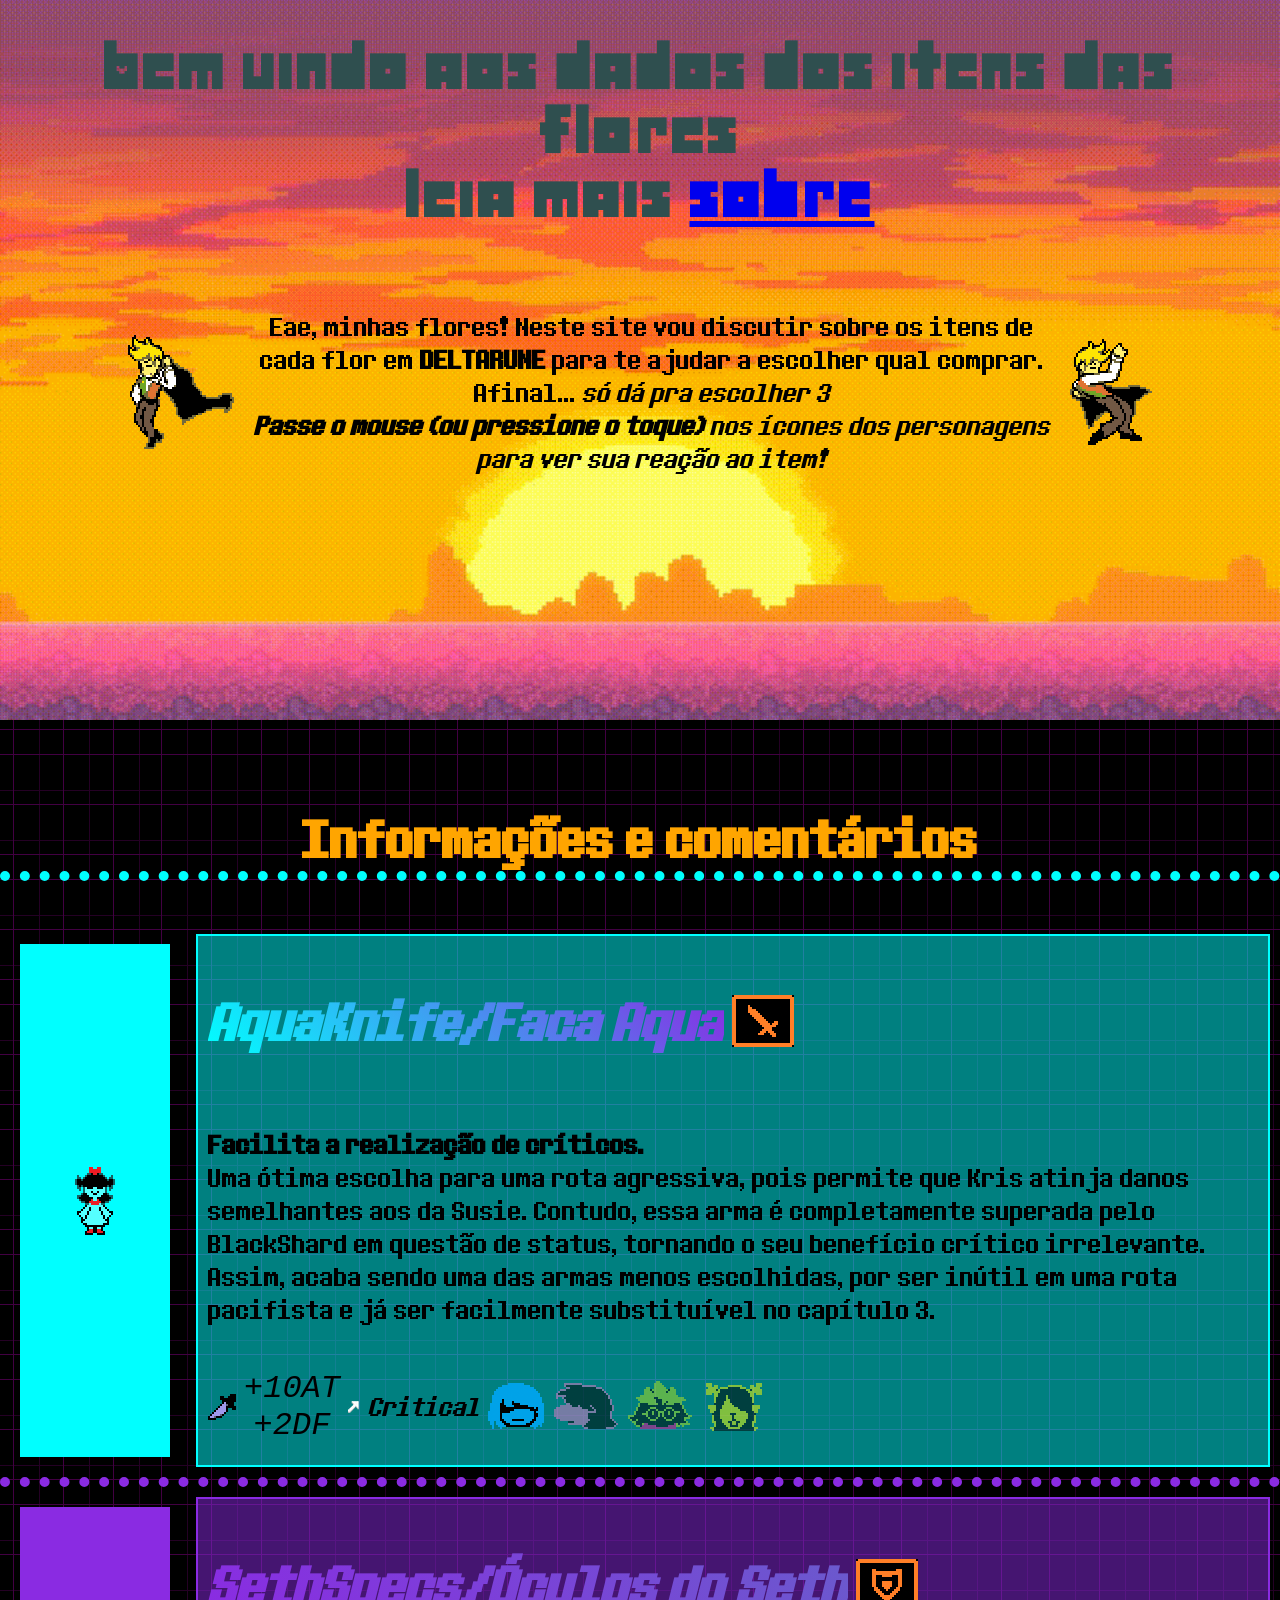
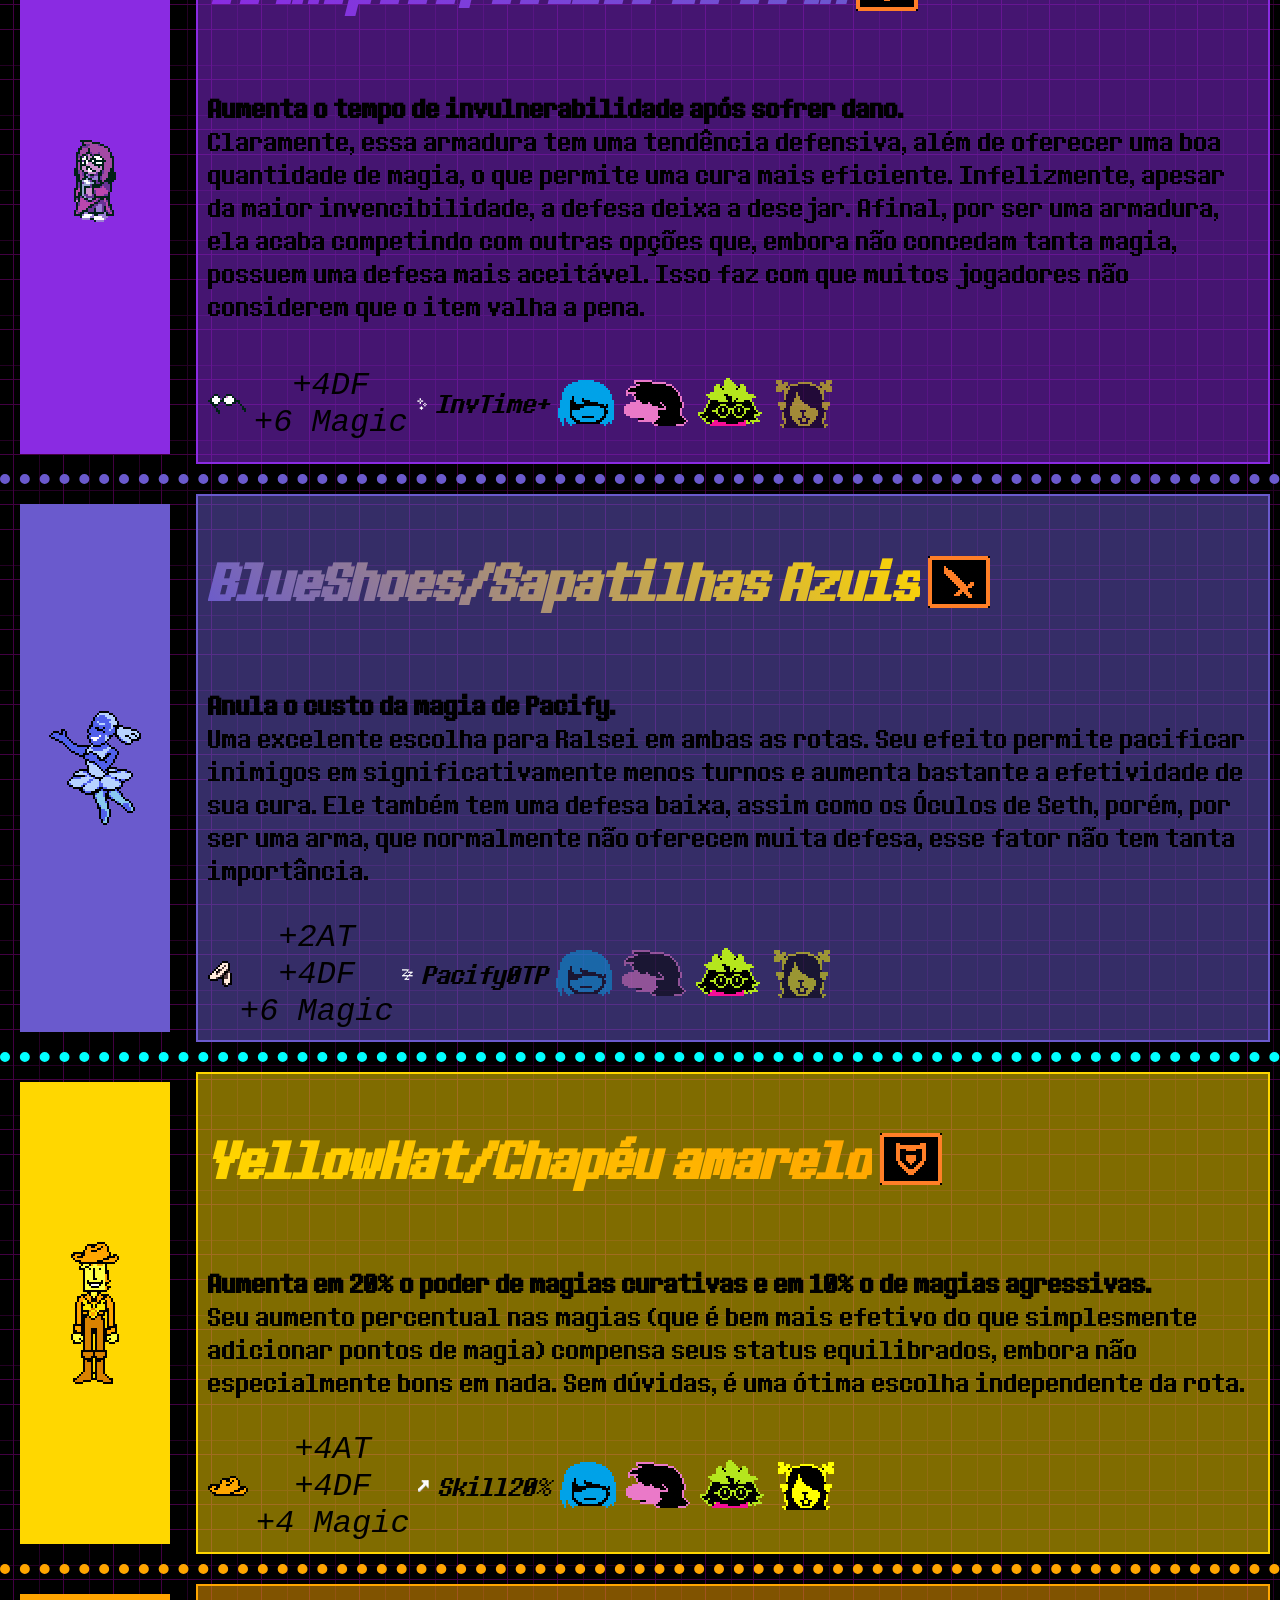
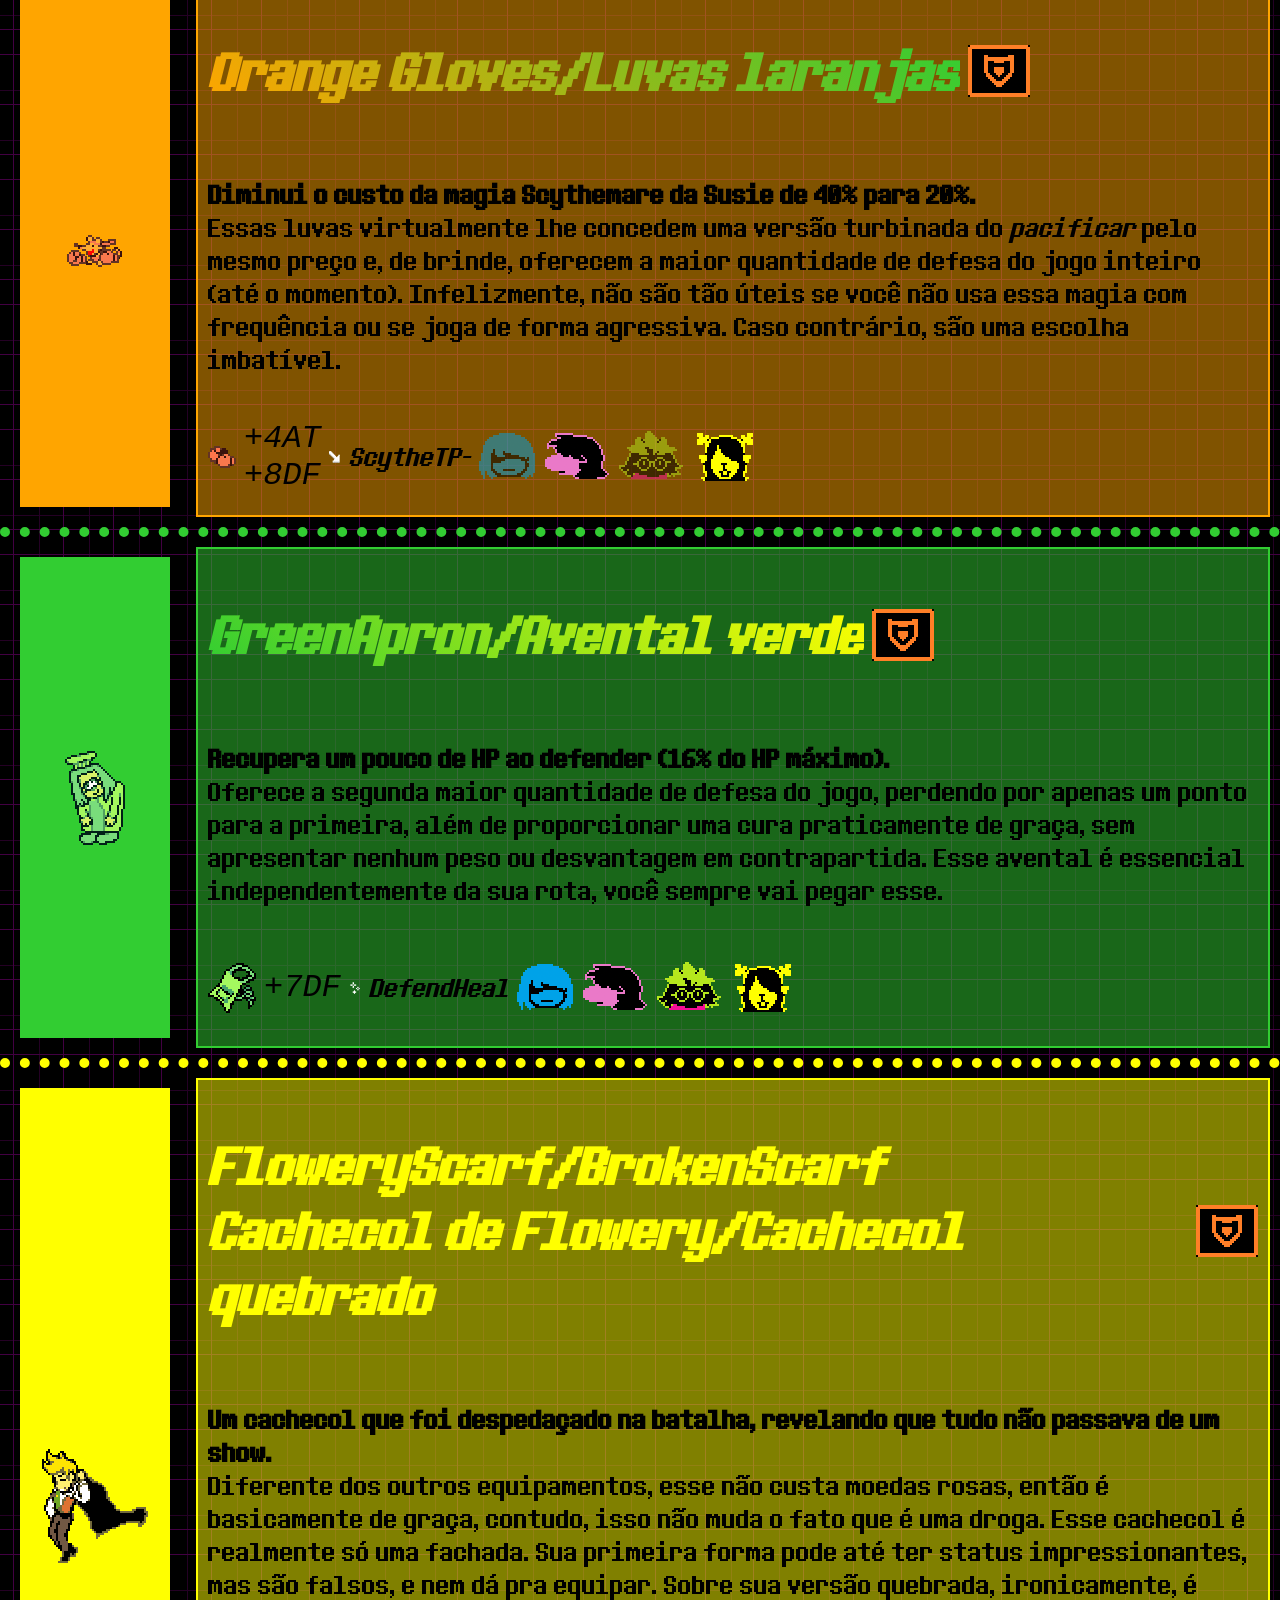
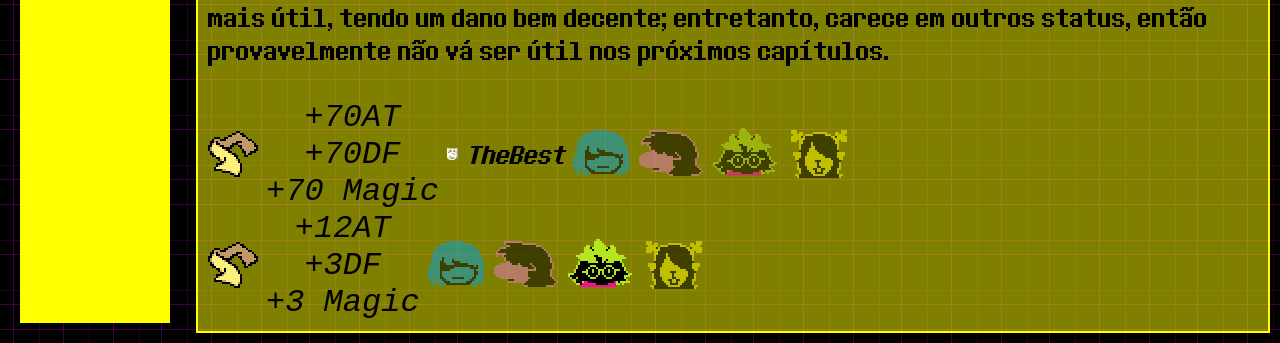
==== index.html @ c73014ff "ultimas mudanças para ficar melhor no mobile" ====
<!DOCTYPE html>
<html>
<head>
<title>Dados dos itens das flores</title>
<link rel="stylesheet" href="styles.css" />
</head>
<body class="pag_principal_fundo">

<div class="foto_sunrise">
    <h1 class="titulo">Bem vindo aos dados dos itens das flores<br>Leia mais <a href="sobre.html" target="_self">sobre</a></h1>

    <div class="texto_alinhado_centro">
        <img src="imagens/Flowery_battle_idle.gif" title="Don't you like serving humans?" alt="flowery battle">
        <p>
            Eae, minhas flores! Neste site vou discutir sobre os itens de cada flor em <b>DELTARUNE</b> para te ajudar a escolher
           qual comprar. Afinal... <i>só dá pra escolher 3</i><br><i><b>Passe o mouse (ou pressione o toque)</b> nos ícones dos personagens para ver sua reação ao item!</i>
        </p>
        <img src="imagens/Flowery_overworld_pose.png" title="Here I come, San Frandisco!" style="transform: scaleX(-1);" alt="flowery battle">
    </div>
</div>

<div class="blocos_flores">
    <h1 class="titulo_simples">Informações e comentários</h1>

    <!-- Bloco da Aqua -->

    <div class="aqua container">
        <div class="aqua box">
            <img class="spr_normal" src="imagens/Aqua_overworld.png" alt="aqua">
            <img class="spr_special" src="imagens/Aqua_battle_idle.gif" alt="aqua dançando">
        </div>

        <div class="aqua item_desc">

            <div class="item">
                <h1 class="aqua item_titulo"><i>AquaKnife/Faca Aqua</i></h1>
                <img src="imagens/FIGHT_icon.png" alt="fight icon">
            </div>

            <p>
                <b>Facilita a realização de críticos.</b><br> Uma ótima escolha para uma rota agressiva,
                pois permite que Kris atinja danos semelhantes aos da Susie. Contudo, essa arma é completamente
                superada pelo BlackShard em questão de status, tornando o seu benefício crítico irrelevante. Assim,
                acaba sendo uma das armas menos escolhidas, por ser inútil em uma rota pacifista e já ser facilmente
                substituível no capítulo 3.
            </p>

            <div class="item">
                <img title="Obrigado por assistir meu sonho!"
                    src="imagens/AquaKnife_item.png" alt="Faca Aqua">
                <p class="stats">
                    <i>+10AT<br>+2DF</i>
                </p>
                <img src="imagens/12px-Up_icon.webp" alt="up icon">
                <p><i>Critical</i></p>
                <img src="imagens/Kris_face_battlemenu.png" alt="kris_face">
                <img src="imagens/Susie_face_battlemenu.png" alt="susie_face" title="Pequeno demais. Kris-zinho" class="nao_pode_equipar">
                <img src="imagens/Ralsei_face_battlemenu.png" alt="ralsei_face" title="Humm, posso acabar me machucando..." class="nao_pode_equipar">
                <img src="imagens/Noelle_face_battlemenu.png" alt="noelle_face" title="Isso é, hum, nostálgico" class="nao_pode_equipar">
            </div>
        </div>
    </div>

    <!--Bloco de seth -->

    <div class="seth container">
        <div class="seth box">
            <img class="spr_normal" src="imagens/Seth_overworld.png" alt="Seth">
            <img class="spr_special" src="imagens/Seth_battle_dance.gif" alt="Seth dançando">
        </div>

        <div class="seth item_desc">
            <div class="item">
                <h1 class="seth item_titulo"><i>SethSpecs/Óculos do Seth</i></h1>
                <img src="imagens/DEFEND_icon.png" alt="defend icon">
            </div>
            <p>
                <b>Aumenta o tempo de invulnerabilidade após sofrer dano.</b><br>
                Claramente, essa armadura tem uma tendência defensiva, além de oferecer
                uma boa quantidade de magia, o que permite uma cura mais eficiente.
                Infelizmente, apesar da maior invencibilidade, a defesa deixa a desejar.
                Afinal, por ser uma armadura, ela acaba competindo com outras opções que,
                embora não concedam tanta magia, possuem uma defesa mais aceitável.
                Isso faz com que muitos jogadores não considerem que o item valha a pena.
            </p>

            <div class="item">
                <img title="Obrigado... por assistir meu sonho."
                    src="imagens/SethSpecs_item.png" alt="Óculos do Seth">
                <p class="stats">
                    <i>+4DF<br>+6 Magic</i>
                </p>
                <img src="imagens/12px-Magic_icon.webp" alt="magic icon">
                <p><i>InvTime+</i></p>
                <img src="imagens/Kris_face_battlemenu.png" alt="kris_face">
                <img src="imagens/Susie_face_battlemenu.png" alt="susie_face" title="Mais fácil do que roubar o do Ralsei">
                <img src="imagens/Ralsei_face_battlemenu.png" alt="ralsei_face" title="Estou pronto para fazer a sua lição de casa!">
                <img src="imagens/Noelle_face_battlemenu.png" alt="noelle_face" title="Isso lembra demais..." class="nao_pode_equipar">
            </div>
        </div>
    </div>

    <!-- Bloco do Blue -->

    <div class="blue container">
        <div class="blue box">
            <img class="spr_normal" src="imagens/Blue_overworld.png" alt="Blue">
            <img class="spr_special" src="imagens/Blue_battle_idle.gif" alt="Blue dançando">
        </div>

        <div class="blue item_desc">
            <div class="item">
                <h1 class="blue item_titulo"><i>BlueShoes/Sapatilhas Azuis</i></h1>
                <img src="imagens/FIGHT_icon.png" alt="fight icon">
            </div>
            <p>
                <b>Anula o custo da magia de Pacify.</b><br> Uma excelente escolha para Ralsei em ambas as rotas.
                Seu efeito permite pacificar inimigos em significativamente menos turnos e aumenta bastante a
                efetividade de sua cura. Ele também tem uma defesa baixa, assim como os Óculos de Seth, porém,
                por ser uma arma, que normalmente não oferecem muita defesa, esse fator não tem tanta importância.
            </p>

            <div class="item">
                <img title="Obrigado por assistir nosso sonho."
                    src="imagens/BlueShoes_item.png" alt="Sapatilhas Azuis">
                <p class="stats">
                    <i>+2AT<br>+4DF<br>+6 Magic</i>
                </p>
                <img src="imagens/12px-Sleep_icon.webp" alt="sleep icon">
                <p><i>Pacify0TP</i></p>
                <img src="imagens/Kris_face_battlemenu.png" alt="kris_face" class="nao_pode_equipar">
                <img src="imagens/Susie_face_battlemenu.png" alt="susie_face" title="De jeito nenhum, eu ia cair com eles" class="nao_pode_equipar">
                <img src="imagens/Ralsei_face_battlemenu.png" alt="ralsei_face" title="Me ajuda a dar o passo para atacar!">
                <img src="imagens/Noelle_face_battlemenu.png" alt="noelle_face" title="(Você SABE que eu não posso usar sapatos normais...)" class="nao_pode_equipar">
            </div>
        </div>
    </div>

    <!-- Bloco do yellow -->

    <div class="yellow container">
        <div class="yellow box">
            <img class="spr_normal" src="imagens/Yellow_overworld.png" alt="yellow">
            <img class="spr_special" src="imagens/Yellow_battle_idle.gif" alt="yellow dançando">
        </div>

        <div class="yellow item_desc">
            <div class="item">
                <h1 class="yellow item_titulo"><i>YellowHat/Chapéu amarelo</i></h1>
                <img src="imagens/DEFEND_icon.png" alt="defend icon">
            </div>

            <p>
                <b>Aumenta em 20% o poder de magias curativas e em 10% o de magias agressivas.</b><br>
                Seu aumento percentual nas magias (que é bem mais efetivo do que simplesmente adicionar pontos de magia)
                compensa seus status equilibrados, embora não especialmente bons em nada. Sem dúvidas, é uma ótima escolha
                independente da rota.
            </p>

            <div class="item">
                <img title="Obrigado por assisti meu sonho, sô."
                    src="imagens/YellowHat_item.png" alt="Chapéu amarelo">
                <p class="stats">
                    <i>+4AT<br>+4DF<br>+4 Magic</i>
                </p>
                <img src="imagens/12px-Up_icon.webp" alt="up icon">
                <p><i>Skill20%</i></p>
                <img src="imagens/Kris_face_battlemenu.png" alt="kris_face">
                <img src="imagens/Susie_face_battlemenu.png" alt="susie_face" title="Entre no Modo Cavalo, Ralsei">
                <img src="imagens/Ralsei_face_battlemenu.png" alt="ralsei_face" title="A Susie pode ser o cavalo?">
                <img src="imagens/Noelle_face_battlemenu.png" alt="noelle_face" title="(Pelo menos não sou o cavalo)">
            </div>
        </div>
    </div>

    <!-- Bloco da orange -->

    <div class="orange container">
        <div class="orange box">
            <img class="spr_normal" src="imagens/Orange_battle_idle.gif" alt="orange">
            <img class="spr_special" src="imagens/Orange_overworld_stick_tongue_out.gif" alt="orange dançando">
        </div>

        <div class="orange item_desc">
            <div class="item">
                <h1 class="orange item_titulo"><i>Orange Gloves/Luvas laranjas</i></h1>
                <img src="imagens/DEFEND_icon.png" alt="defend icon">
            </div>

            <p>
                <b>Diminui o custo da magia Scythemare da Susie de 40% para 20%.</b><br> Essas luvas virtualmente lhe
                concedem uma versão turbinada do <i>pacificar</i> pelo mesmo preço e, de brinde, oferecem a maior
                quantidade de defesa do jogo inteiro (até o momento). Infelizmente, não são tão úteis se você não usa
                essa magia com frequência ou se joga de forma agressiva. Caso contrário, são uma escolha imbatível.
            </p>

            <div class="item">

                <img title="O... Obrigado por assistir meu sonho."
                    src="imagens/O.Glove_item.png" alt="Luvas laranjas">
                <p class="stats">
                    <i>+4AT<br>+8DF</i>
                </p>
                <img src="imagens/12px-Down_icon.webp" alt="down icon">
                <p><i>ScytheTP-</i></p>
                <img src="imagens/Kris_face_battlemenu.png" alt="kris_face" class="nao_pode_equipar">
                <img src="imagens/Susie_face_battlemenu.png" alt="susie_face" title="Me ajuda a segurar o machado">
                <img src="imagens/Ralsei_face_battlemenu.png" alt="ralsei_face" title="Hum... Preciso de treinamento antes" class="nao_pode_equipar">
                <img src="imagens/Noelle_face_battlemenu.png" alt="noelle_face" title="Estou acostumada com luvas. Quer dizer, hum, luvas de forno">
            </div>
        </div>
    </div>

    <!-- Bloco de green -->

    <div class="green container">
        <div class="green box">
            <img class="spr_normal" src="imagens/Green_overworld.png" alt="green">
            <img class="spr_special" src="imagens/Green_overworld_wave.gif" alt="green dançando">
        </div>

        <div class="green item_desc">
            <div class="item">
                <h1 class="green item_titulo"><i>GreenApron/Avental verde</i></h1>
                <img src="imagens/DEFEND_icon.png" alt="defend icon">
            </div>

            <p>
                <b>Recupera um pouco de HP ao defender (16% do HP máximo).</b><br>Oferece a segunda maior quantidade
                de defesa do jogo, perdendo por apenas um ponto para a primeira, além de proporcionar uma cura
                praticamente de graça, sem apresentar nenhum peso ou desvantagem em contrapartida. Esse avental é
                essencial independentemente da sua rota, você sempre vai pegar esse.
            </p>

            <div class="item">

                <img title="(Obrigado por assistir o sonho delu)"
                    src="imagens/GreenApron_item.png" alt="Avental verde">
                <p class="stats">
                    <i>+7DF</i>
                </p>
                <img src="imagens/12px-Magic_icon.webp" alt="magic icon">
                <p><i>DefendHeal</i></p>
                <img src="imagens/Kris_face_battlemenu.png" alt="kris_face">
                <img src="imagens/Susie_face_battlemenu.png" alt="susie_face" title="Beeeleza, de volta a cozinhar fogo">
                <img src="imagens/Ralsei_face_battlemenu.png" alt="ralsei_face" title="Alguém quer uns petiscos de cavalo?">
                <img src="imagens/Noelle_face_battlemenu.png" alt="noelle_face" title="Kris, você pode, hum, amarrar as costas para mim...?">
            </div>
        </div>
    </div>

    <!-- Bloco de flowery -->

    <div class="flowery container">
        <div class="flowery box">
            <img class="spr_normal" src="imagens/Flowery_battle_idle.gif" alt="flowery">
            <img class="spr_special" src="imagens/Flowery_overworld_wounded.png" alt="flowery morrendo">
        </div>

        <div class="flowery item_desc">
            <div class="item">
                <h1 class="flowery item_titulo"><i>FloweryScarf/BrokenScarf<br>Cachecol de Flowery/Cachecol quebrado</i></h1>
                <img src="imagens/DEFEND_icon.png" alt="defend icon">
            </div>

            <p>
                <b>Um cachecol que foi despedaçado na batalha, revelando que tudo não passava de um show.</b><br>
                Diferente dos outros equipamentos, esse não custa moedas rosas, então é basicamente de graça, contudo,
                isso não muda o fato que é uma droga.
                Esse cachecol é realmente só uma fachada. Sua primeira forma pode até ter status impressionantes,
                mas são falsos, e nem dá pra equipar. Sobre sua versão quebrada, ironicamente, é mais útil,
                tendo um dano bem decente; entretanto, carece em outros status, então provavelmente não vá ser útil
                nos próximos capítulos.<br>
            </p>

            <div class="item">

                <img title="Obviamente você precisa... não é, Raly?"
                    src="imagens/FloweryScarf_item.png" alt="Cachecol do Flowery">
                <p class="stats">
                    <i>+70AT</i><br>
                    <i>+70DF</i><br>
                    <i>+70 Magic</i>
                </p>

                <img src="imagens/12px-Flowery_icon.webp" alt="flowery icon">
                <p><i>TheBest</i></p>

                <img src="imagens/Kris_face_battlemenu.png" alt="kris_face" class="nao_pode_equipar">
                <img src="imagens/Susie_face_battlemenu.png" alt="susie_face" title="Nah, isso é para o Ralsei" class="nao_pode_equipar">
                <img src="imagens/Ralsei_face_battlemenu.png" alt="ralsei_face" title="Eu, hã... não, não serve!" class="nao_pode_equipar">
                <img src="imagens/Noelle_face_battlemenu.png" alt="noelle_face" title="Quem diabos é Flowery?" class="nao_pode_equipar">
            </div>
            <div class="item">
                <img title="Talvez em outra vida, nós pudessemos ter... sido amigos..."
                    src="imagens/FloweryScarf_item.png" alt="Cachecol do Flowery">
                <p class="stats">
                    <i>+12AT</i><br>
                    <i>+3DF</i><br>
                    <i>+3 Magic</i>
                </p>
                <img src="imagens/Kris_face_battlemenu.png" alt="kris_face" class="nao_pode_equipar">
                <img src="imagens/Susie_face_battlemenu.png" alt="susie_face" title="..." class="nao_pode_equipar">
                <img src="imagens/Ralsei_face_battlemenu.png" alt="ralsei_face" title="... eu uso.">
                <img src="imagens/Noelle_face_battlemenu.png" alt="noelle_face" title="Quem CARALHOS é Flowery?" class="nao_pode_equipar">
            </div>
        </div>
</div>

</div>

</body>
</html>
---- styles.css ----
@font-face {
    font-family: determination;
    src: url(fontes/DeterminationSansWebRegular-369X.ttf);
}

@font-face {
    font-family: deltarune_logo;
    src: url(fontes/deltarune.ttf);
}

body{
    font-family: determination;
    margin: 0;
    font-size: 2em;
}

body.pag_principal_fundo {
  background-image:
    url('imagens/sunrise-deltarune.960x540.gif'),
    url('imagens/deltarune_background.gif');

  background-repeat: no-repeat, repeat;
  background-position: top center, top left;
  background-size: 100% auto, auto;
}

body.pag_sobre_fundo {
  background-image: url('imagens/sunrise-deltarune.960x540.gif');
  background-repeat: repeat-y;/* repete só na vertical */
  background-position: top center;
  background-size: 100% auto;/* usa 100% da largura da pagina, altura proporcional */
}

.foto_sunrise{
    min-height: 56.25vw;
}

.titulo{
    font-family: deltarune_logo;
    color: darkslategray;
    text-align:center;
}

.links_logo{
    font-family: deltarune_logo;
}

.texto_alinhado_centro {
  display: flex;
  align-items: center; /* centraliza os itens dentro da caixa */
  gap: 8px;/*espaçamento entre elementos*/
  margin: 0 auto;/* centraliza a caixa na página */
  max-width: 80%;/* limita a largura pra não esticar demais */
  text-align:center;
}

.blocos_flores{
    width: 100%;
}

.titulo_simples{
    font-family: determination;
    color: orange;
    text-align:center;
    border-bottom: 10px dotted aqua; /*Cria bolinhas bonitas*/
}

.container {
    display: flex;
    gap: 16px;
    padding: 10px; /*Faz as bolinhas não ficarem coladas na no container*/
}

.box {
    margin: 10px;
    width: 150px;
    background-color: blueviolet;
    display: flex;
    justify-content: center;
    align-items: center;
    flex-shrink: 0;
    position: relative;
}

.box img {
    max-width: 100%;
    max-height: 100%;
    position: absolute; /* uma em cima da outra */
}

.item_desc {
    border: 2px solid blueviolet;
    padding: 10px;
    background-color: rgba(138, 43, 226, 0.5); /*RED GREEN BLUE OPACIDADE*/
}

.item_titulo{
    background: linear-gradient(45deg,blueviolet,slateblue);
    background-clip: text;
    -webkit-background-clip: text; /* Recorta o fundo no formato das letras */
    -webkit-text-fill-color: transparent; /* Faz a cor padrão do texto sumir */
    color: transparent;
}

.item {
    display: flex;
    align-items: center;/* centraliza verticalmente a img e o texto */
    gap: 8px;/* espaço entre a imagem e o texto */
}

.stats {
    font-family: courier;
    text-align: center;
    margin: 0; /* tira a margem padrão do <p> */
}

/*Normalmente o spr_especial não aparece*/
.box .spr_special {
    display: none;/* mantém a proporção */
}

/* Normalmente o spr_normal aparece, mas se sobre o mouse ele desaparece */
.box:hover .spr_normal {
    display: none;
}

/*Quando está sobre o mouse o spr_especial aparece*/
.box:hover .spr_special {
    display: block;
}

.nao_pode_equipar {
    opacity: 0.5;
}

/*Variações para cada personagem*/

/*Aqua*/
.container[class^="aqua"]{
    border-bottom: 10px dotted blueviolet;
}

.box[class^="aqua"]{
    background-color: aqua;
}

.item_titulo[class^="aqua"]{
    background: linear-gradient(45deg, aqua, blueviolet);
    background-clip: text;
    -webkit-background-clip: text;
    -webkit-text-fill-color: transparent;
    color: transparent;
}

.item_desc[class^="aqua"] {
    border: 2px solid aqua;
    background-color: rgba(0, 255, 255, 0.5); /*RED GREEN BLUE OPACIDADE*/
}

/*Seth*/
.container[class^="seth"]{
    border-bottom: 10px dotted slateblue;
}

.box[class^="seth"]{
    background-color: blueviolet;
}

.item_titulo[class^="seth"]{
    background: linear-gradient(45deg, blueviolet, slateblue);
    background-clip: text;
    -webkit-background-clip: text;
    -webkit-text-fill-color: transparent;
    color: transparent;
}

.item_desc[class^="seth"] {
    border: 2px solid blueviolet;
    background-color: rgba(138, 43, 226, 0.5); /*RED GREEN BLUE OPACIDADE*/
}

/*Blue*/
.container[class^="blue"]{
    border-bottom: 10px dotted aqua;
}

.box[class^="blue"]{
    background-color: slateblue;
}

.item_titulo[class^="blue"]{
    background: linear-gradient(45deg, slateblue, gold);
    background-clip: text;
    -webkit-background-clip: text;
    -webkit-text-fill-color: transparent;
    color: transparent;
}

.item_desc[class^="blue"] {
    border: 2px solid slateblue;
    background-color: rgba(106, 90, 205, 0.5); /*RED GREEN BLUE OPACIDADE*/
}

/*Yellow*/
.container[class^="yellow"]{
    border-bottom: 10px dotted orange;
}

.box[class^="yellow"]{
    background-color: gold;
}

.item_titulo[class^="yellow"]{
    background: linear-gradient(45deg, gold, orange);
    background-clip: text;
    -webkit-background-clip: text;
    -webkit-text-fill-color: transparent;
    color: transparent;
}

.item_desc[class^="yellow"] {
    border: 2px solid gold;
    background-color: rgba(255, 215, 0, 0.5); /*RED GREEN BLUE OPACIDADE*/
}

/*Orange*/
.container[class^="orange"]{
    border-bottom: 10px dotted limegreen;
}

.box[class^="orange"]{
    background-color: orange;
}

.item_titulo[class^="orange"]{
    background: linear-gradient(45deg, orange, limegreen);
    background-clip: text;
    -webkit-background-clip: text;
    -webkit-text-fill-color: transparent;
    color: transparent;
}

.item_desc[class^="orange"] {
    border: 2px solid orange;
    background-color: rgba(255, 165, 0, 0.5); /*RED GREEN BLUE OPACIDADE*/
}

/*Green*/
.container[class^="green"]{
    border-bottom: 10px dotted yellow;
}

.box[class^="green"]{
    background-color: limegreen;
}

.item_titulo[class^="green"]{
    background: linear-gradient(45deg, limegreen, yellow);
    background-clip: text;
    -webkit-background-clip: text;
    -webkit-text-fill-color: transparent;
    color: transparent;
}

.item_desc[class^="green"] {
    border: 2px solid limegreen;
    background-color: rgba(50, 205, 50, 0.5); /*RED GREEN BLUE OPACIDADE*/
}

/*Flowery*/

.box[class^="flowery"]{
    background-color: yellow;
}

.item_titulo[class^="flowery"]{
    background: linear-gradient(45deg, yellow, yellow);
    background-clip: text;
    -webkit-background-clip: text;
    -webkit-text-fill-color: transparent;
    color: transparent;
}

.item_desc[class^="flowery"] {
    border: 2px solid yellow;
    background-color: rgba(255, 255, 0, 0.5); /*RED GREEN BLUE OPACIDADE*/
}


/*Votação*/
/*Oi professor eu sei que vc tá lendo isso, então eu quero confessar que eu odiei fazer essa merda de votação. no cmc foi simples né? só usar os forms e tá de boa mas ai eu pensei "ai isso é um trabalho né? não faz mal eu deixar um pouco mais bonito" e dessa forma eu gastei 3 horas da minha vida só nisso. TODA HORA eu via um efeito novo que eu queria implementar, mudava os parametros toda hora, ai as classes nãoq ueriam funcionar por algum motivo e eu to escrevendo isso na raicva pq DEU CERTO FINALEMETENAFNJBXVBNMJasckjhbadfkjhb. Enfim, não vou mais mexer nisso :)*/

.votacao {
  max-width: 800px;
  margin: 40px auto;
  padding: 24px;
  text-align: center;
  font-family: determination;
}

.votacao_pergunta {
  font-size: 1.3em;
  margin-bottom: 20px;
}

.votacao_opcoes {
  display: flex;
  flex-wrap: wrap;
  justify-content: center;
  gap: 12px;
  margin-bottom: 20px;
}

.opcao {
  display: flex;
  align-items: center;
  gap: 6px;
  padding: 10px 16px;
  border: 2px solid black;
  border-radius: 8px;
  color: white;
  cursor: pointer;
  user-select: none;
  transition: transform 0.15s;
}

.opcao:hover {
  transform: scale(1.05);
}

.opcao input {
  cursor: pointer;
}

.opcao:has(input:checked) {
  outline: 3px solid yellow;
  transform: scale(1.05);
}

.votacao_texto {
  width: 100%;
  min-height: 100px;
  padding: 10px;
  box-sizing: border-box; /*faz com que o padding e a border de um elemento sejam incluídos dentro da largura e da altura que você definiu, em vez de aumentarem o tamanho final da caixa*/
  border: 2px solid black;
  border-radius: 8px;

  font-family: determination; /*Precisa readicionar a fonte para aparecer*/
  font-size: 1em; /*Fica feito no tamanho natural*/

  resize: vertical; /*Evita que o usuario mude o tamanho horizontal*/
  margin-bottom: 16px;
}

.votacao_botoes {
  display: flex;
  justify-content: center;
  gap: 16px;
}

.votacao_botoes button {
  padding: 10px 24px; /* vertical | horizontal */
  border: 2px solid black;
  border-radius: 8px;
  font-family: determination;
  font-size: 1em;
  transition: transform 0.15s;
}

.votacao_botoes button:hover {
  transform: scale(1.05);
}

.botao_reset {
  background: gray;
  color: white;
}

.botao_enviar {
  background: linear-gradient(45deg, red, yellow);
  color: white;
}
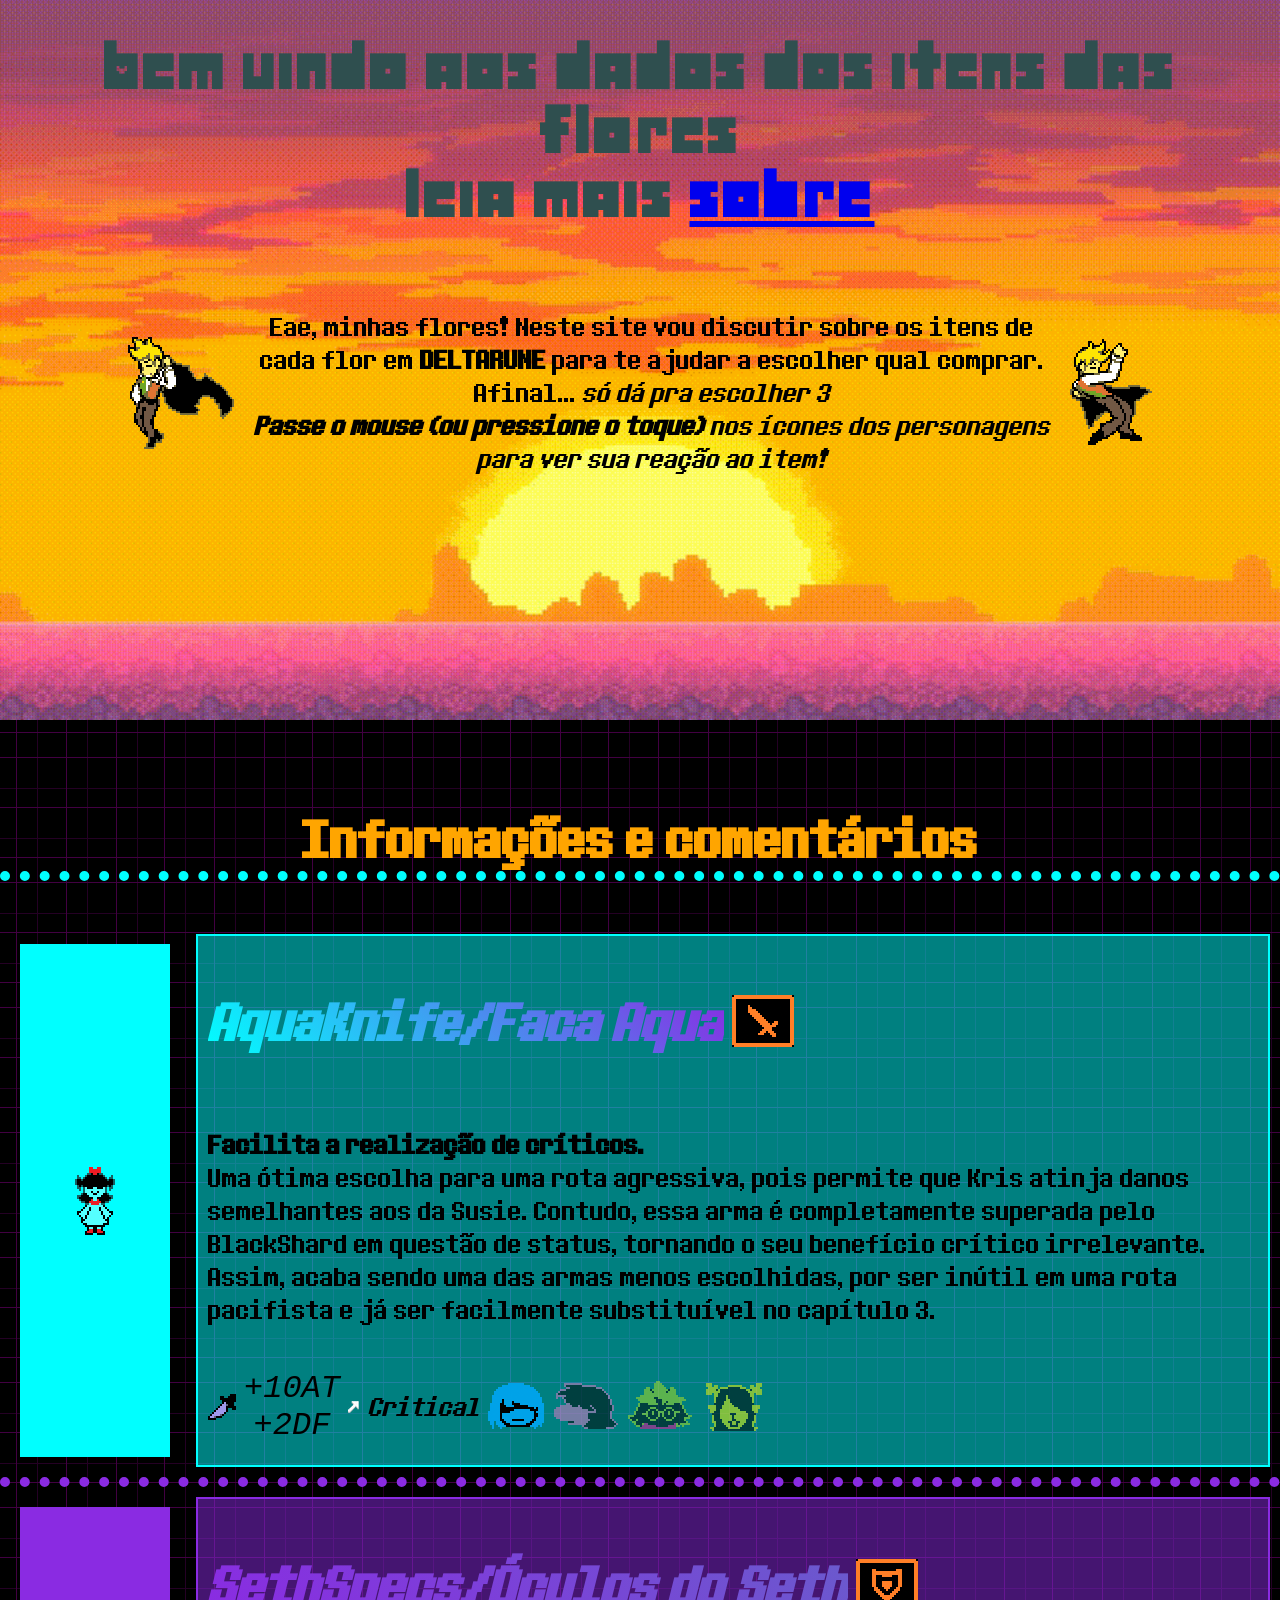
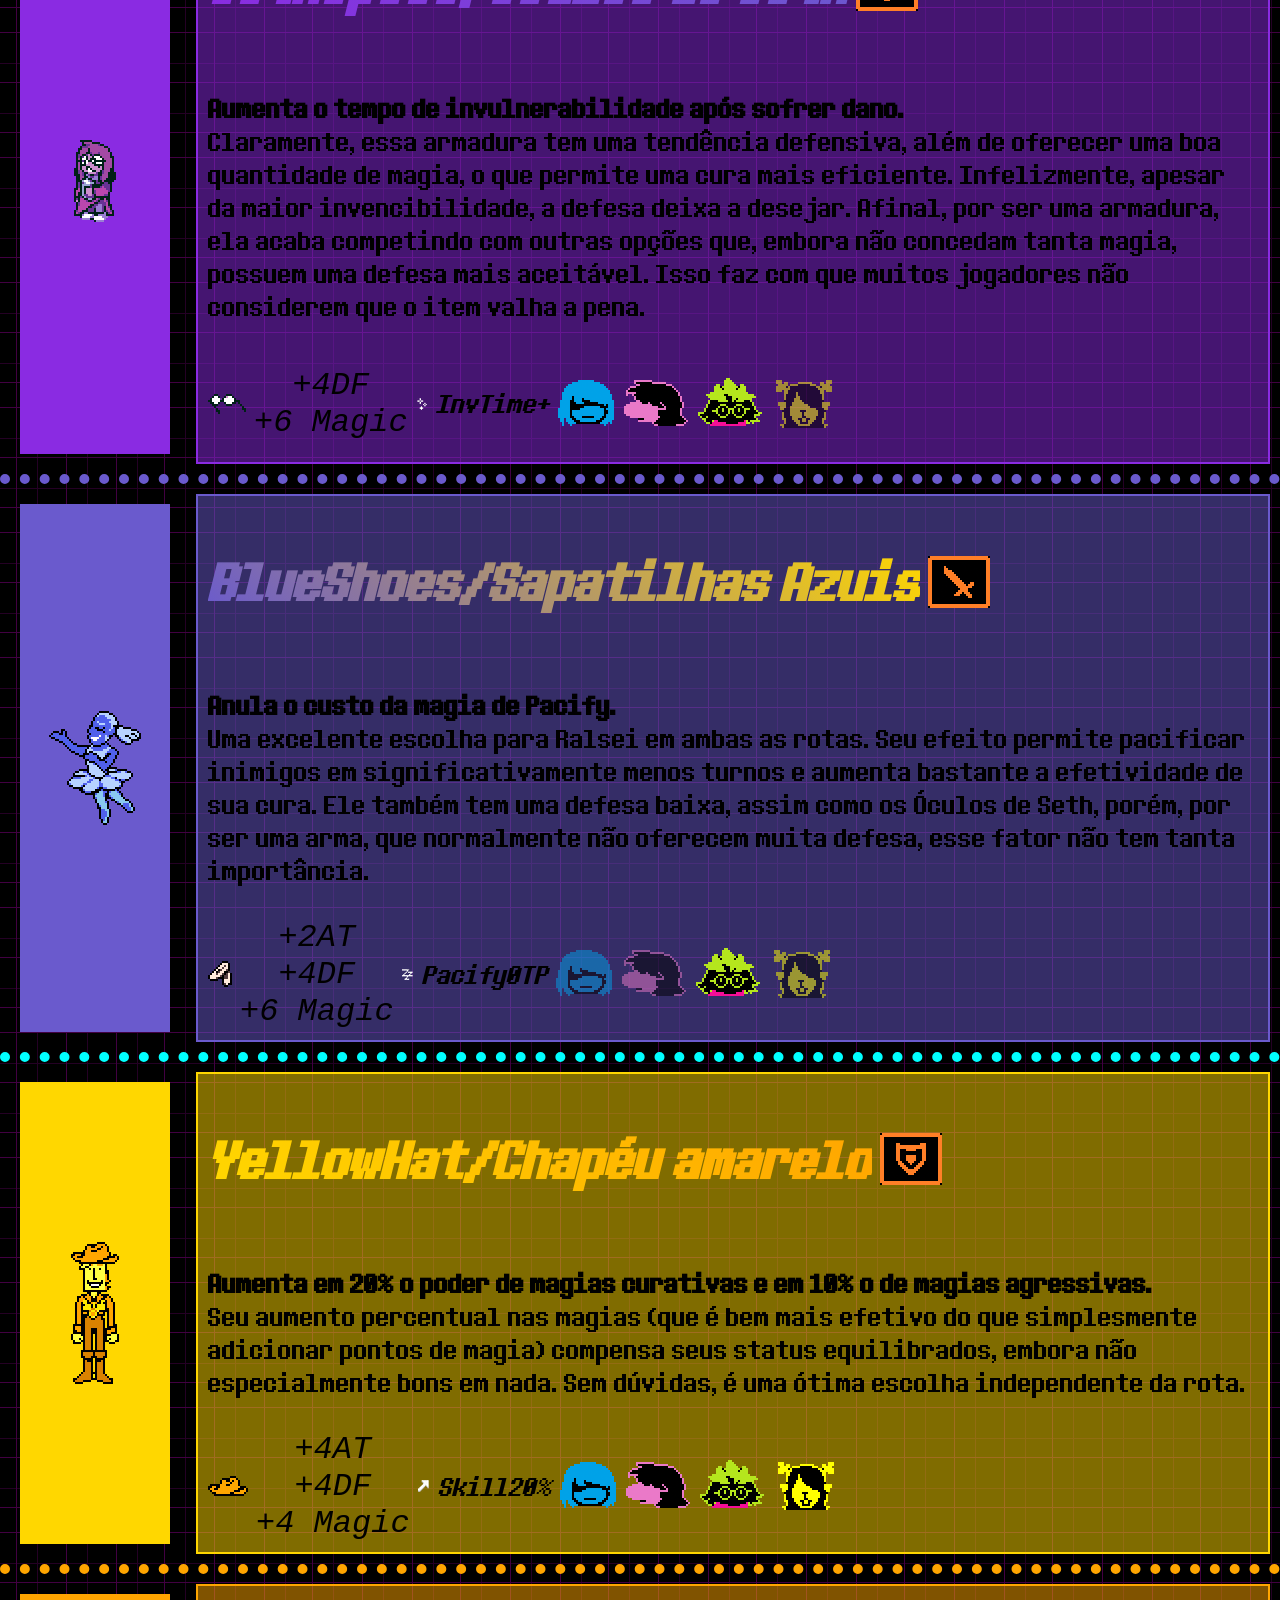
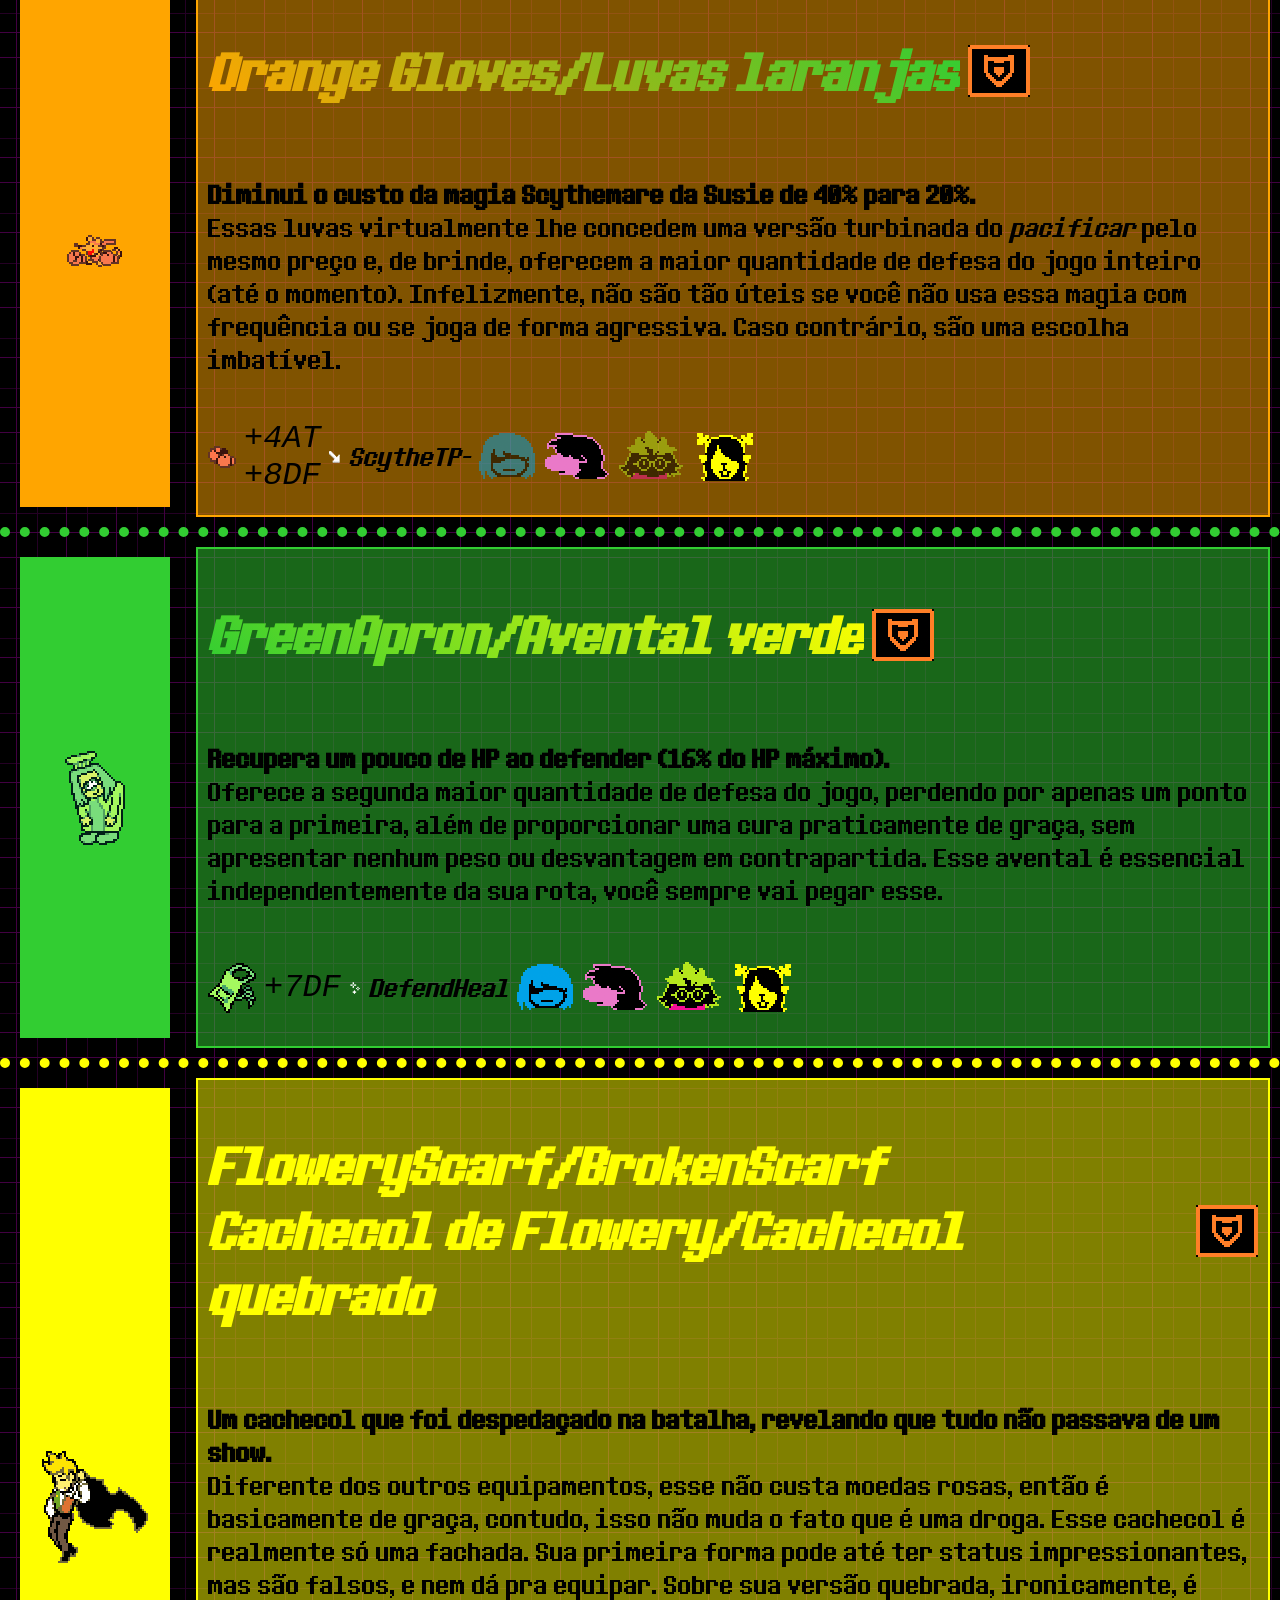
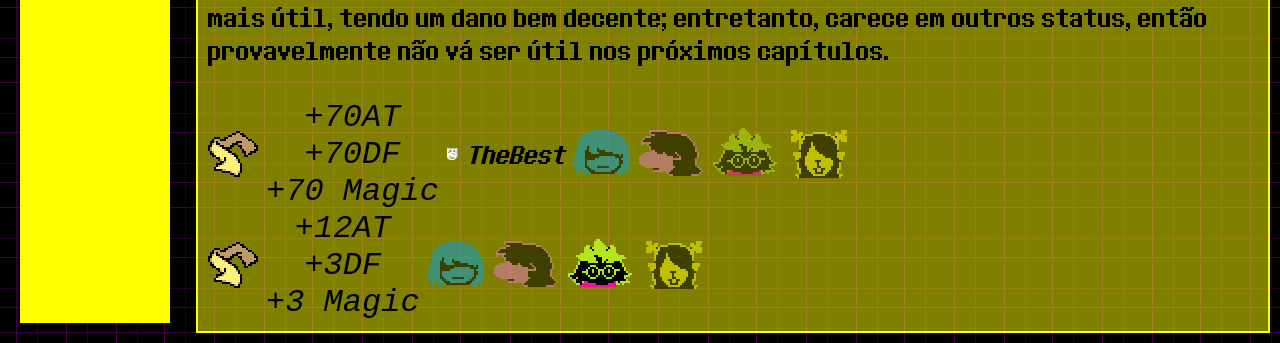
==== commit 90ab1411: "ultimos detalhes" ====
--- a/index.html
+++ b/index.html
@@ -1,7 +1,7 @@
 <!DOCTYPE html>
 <html>
 <head>
-<title>Dados dos itens das flores</title>
+
 <link rel="stylesheet" href="styles.css" />
 </head>
 <body class="pag_principal_fundo">
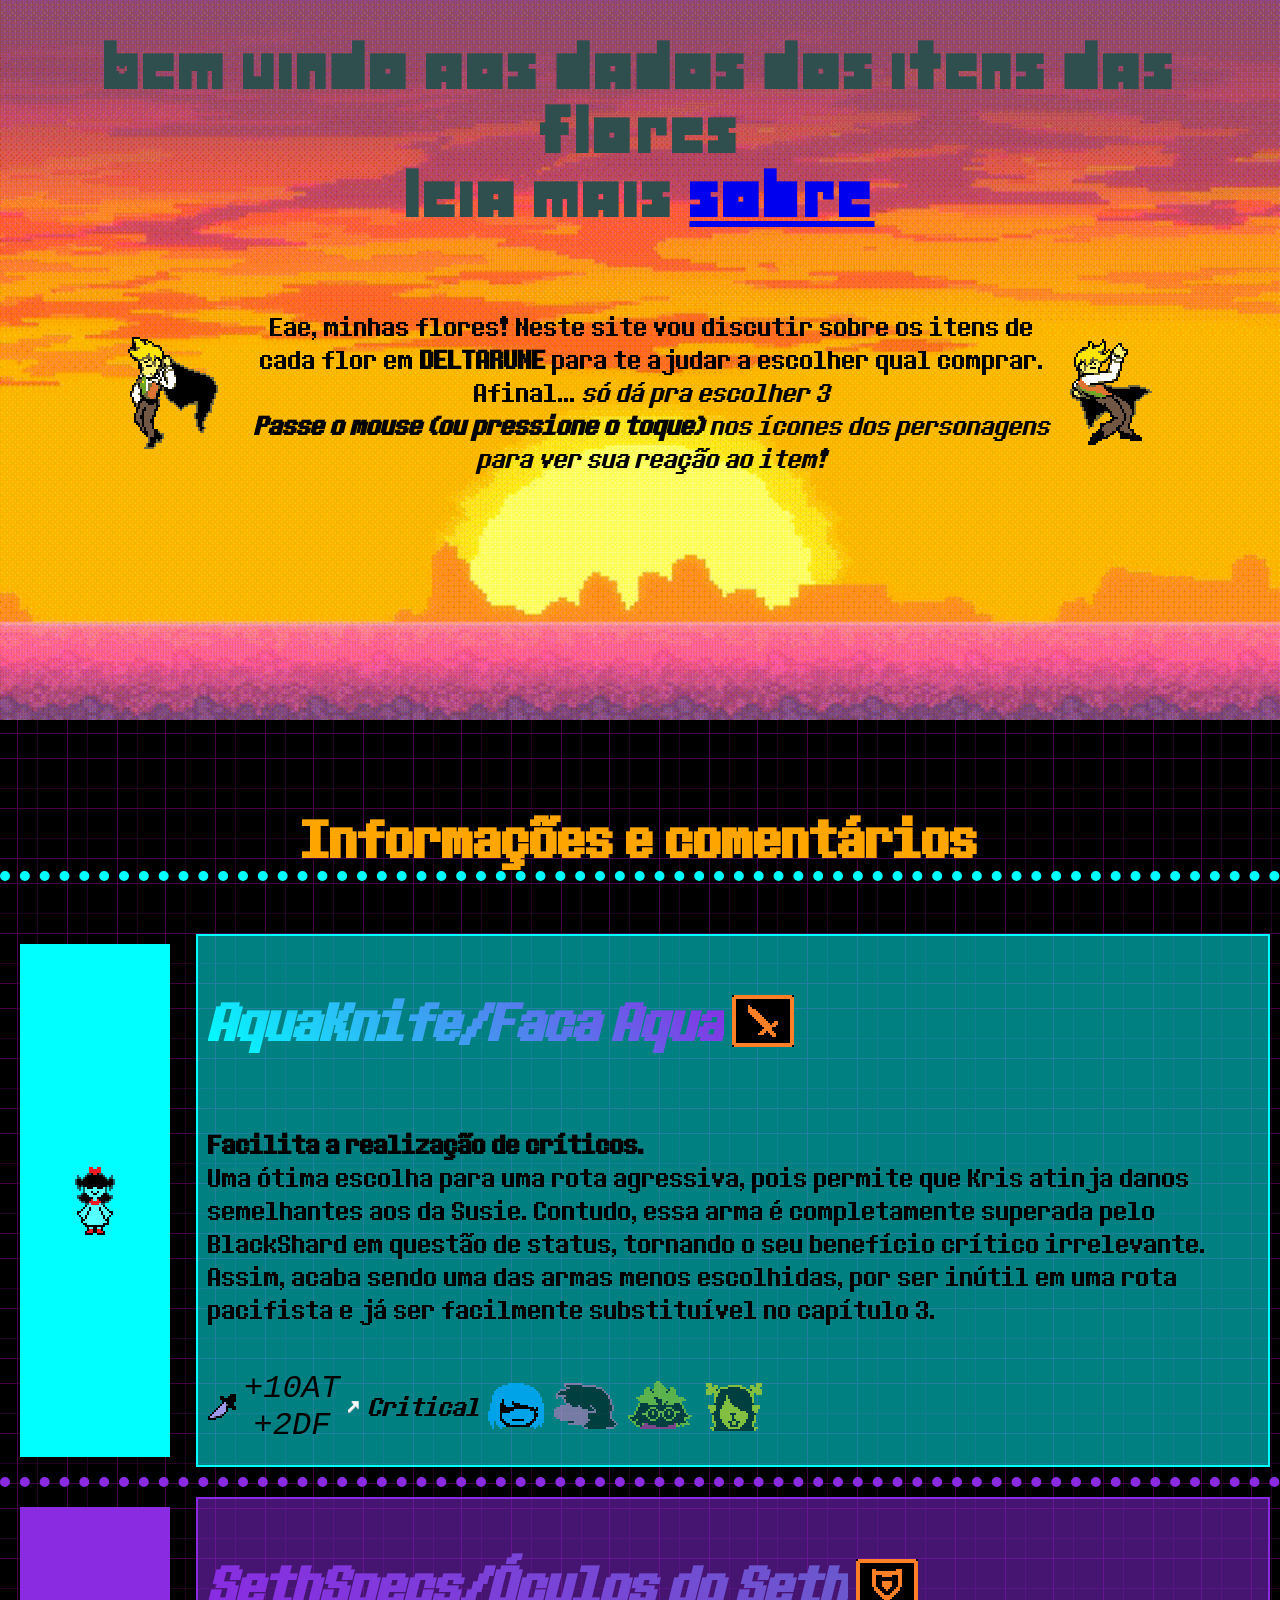
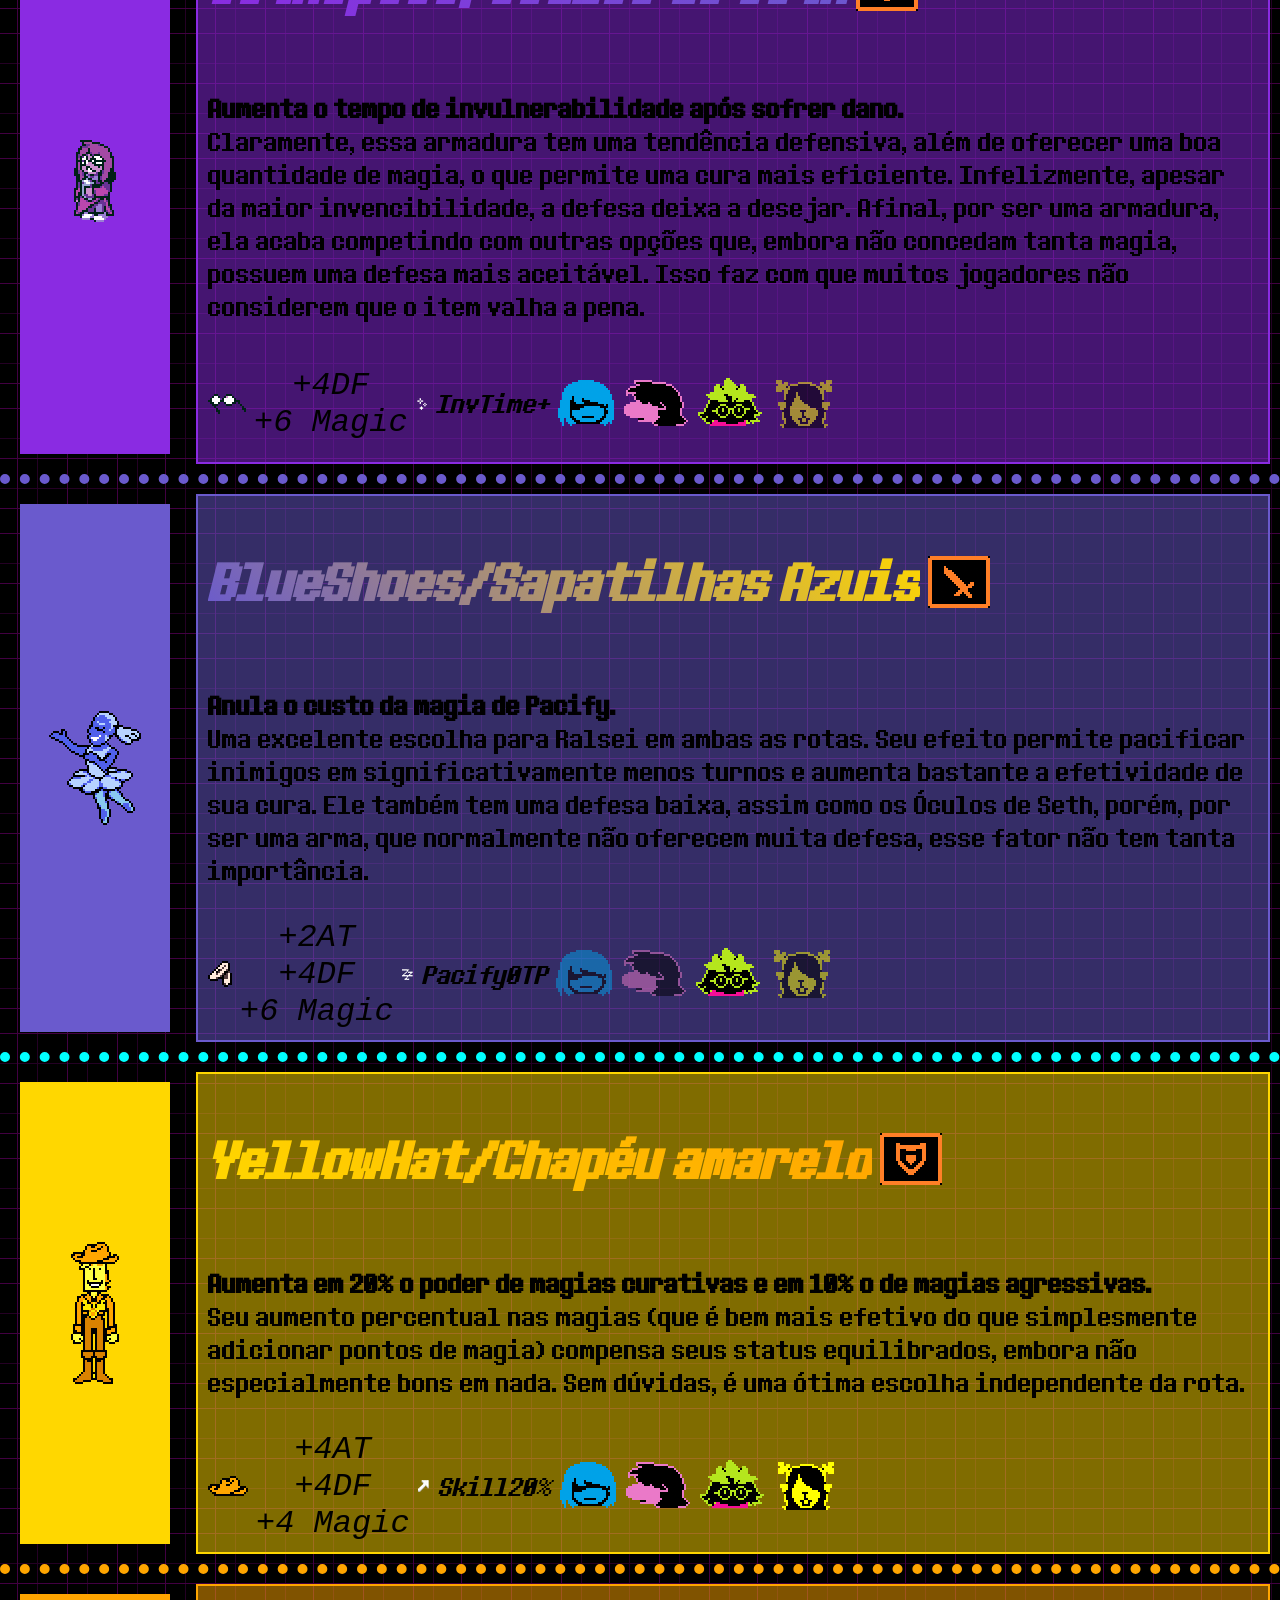
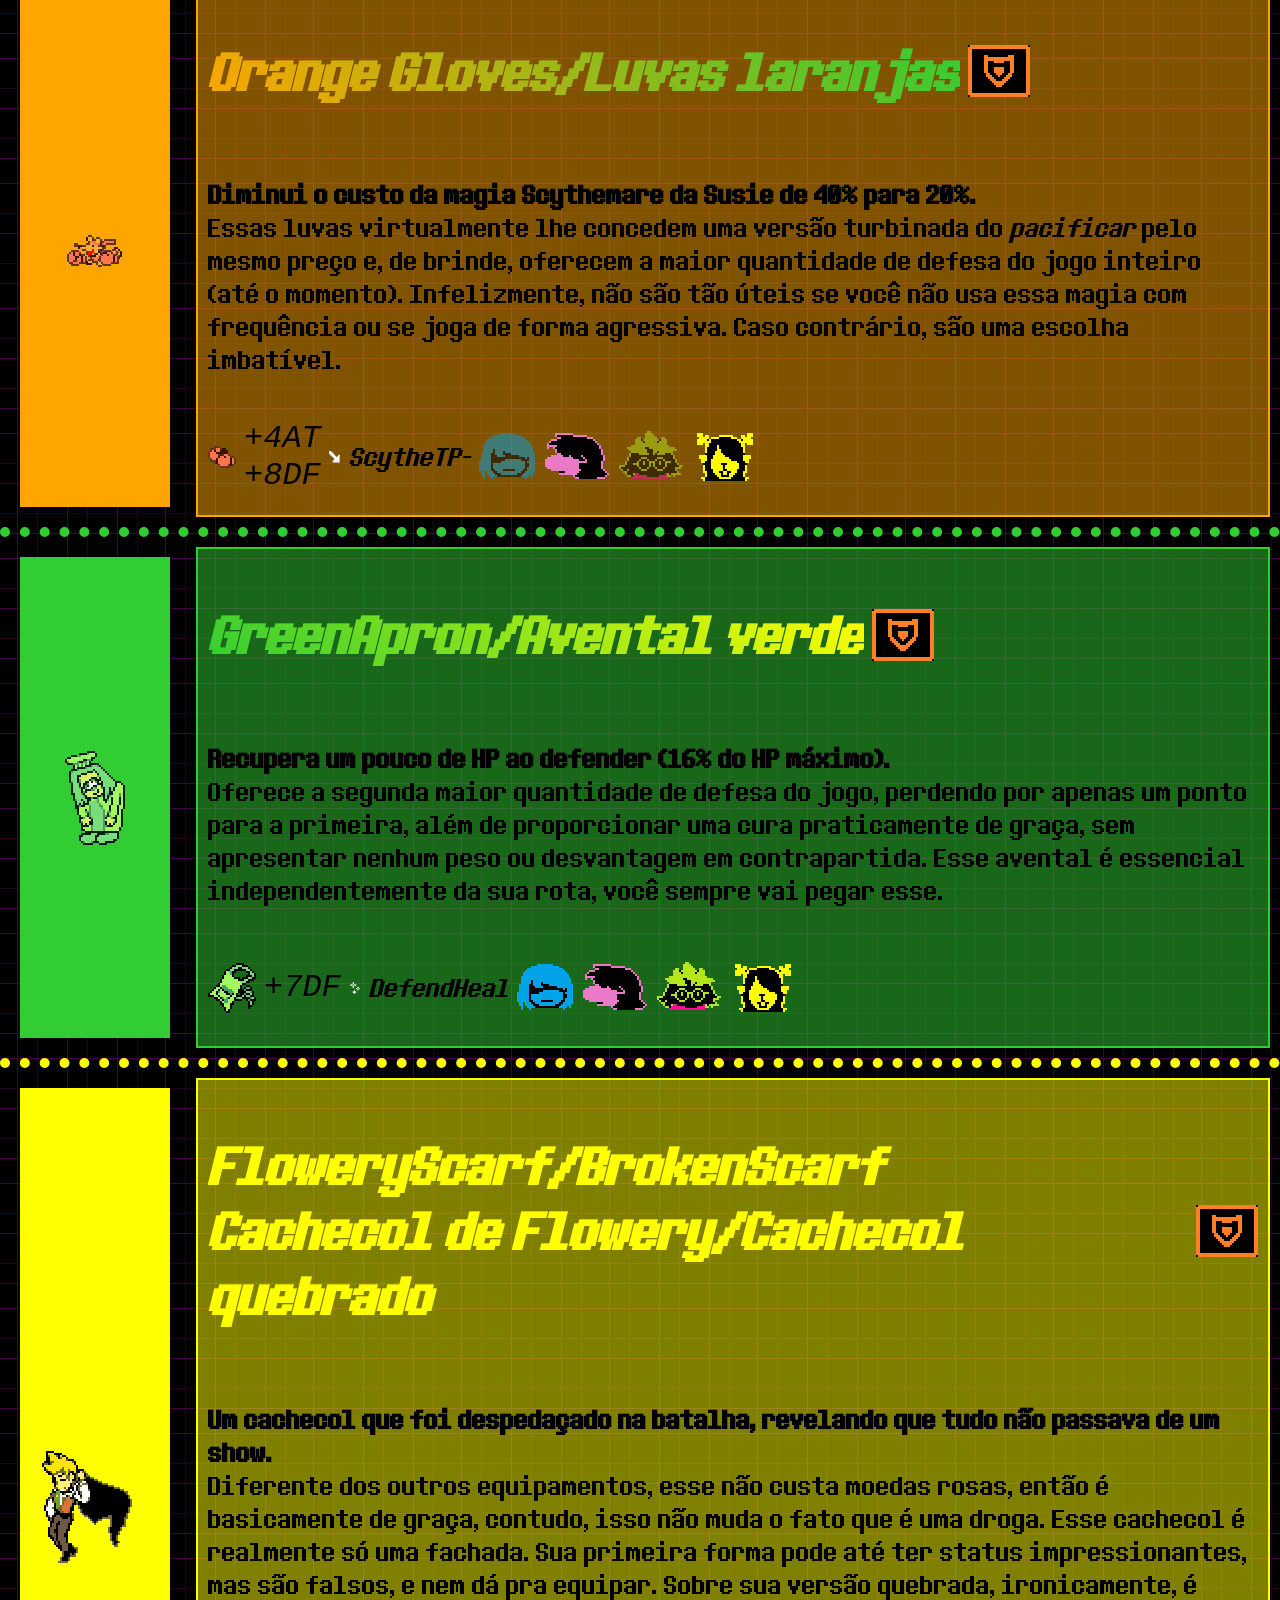
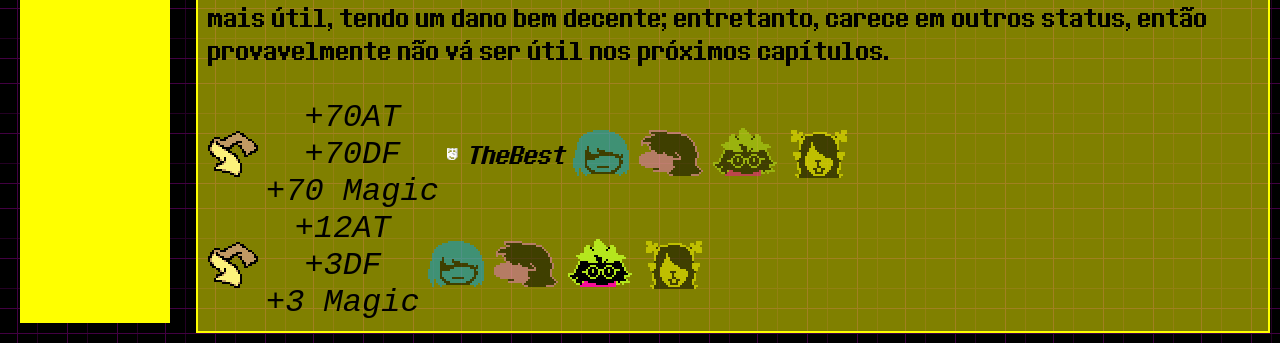
==== commit 0bec9d49: "nao acredito que esqueci isso" ====
--- a/index.html
+++ b/index.html
@@ -2,7 +2,7 @@
 <html>
 <head>
 
-<link rel="stylesheet" href="styles.css" />
+<link rel="stylesheet" href="css\styles.css">
 </head>
 <body class="pag_principal_fundo">
 
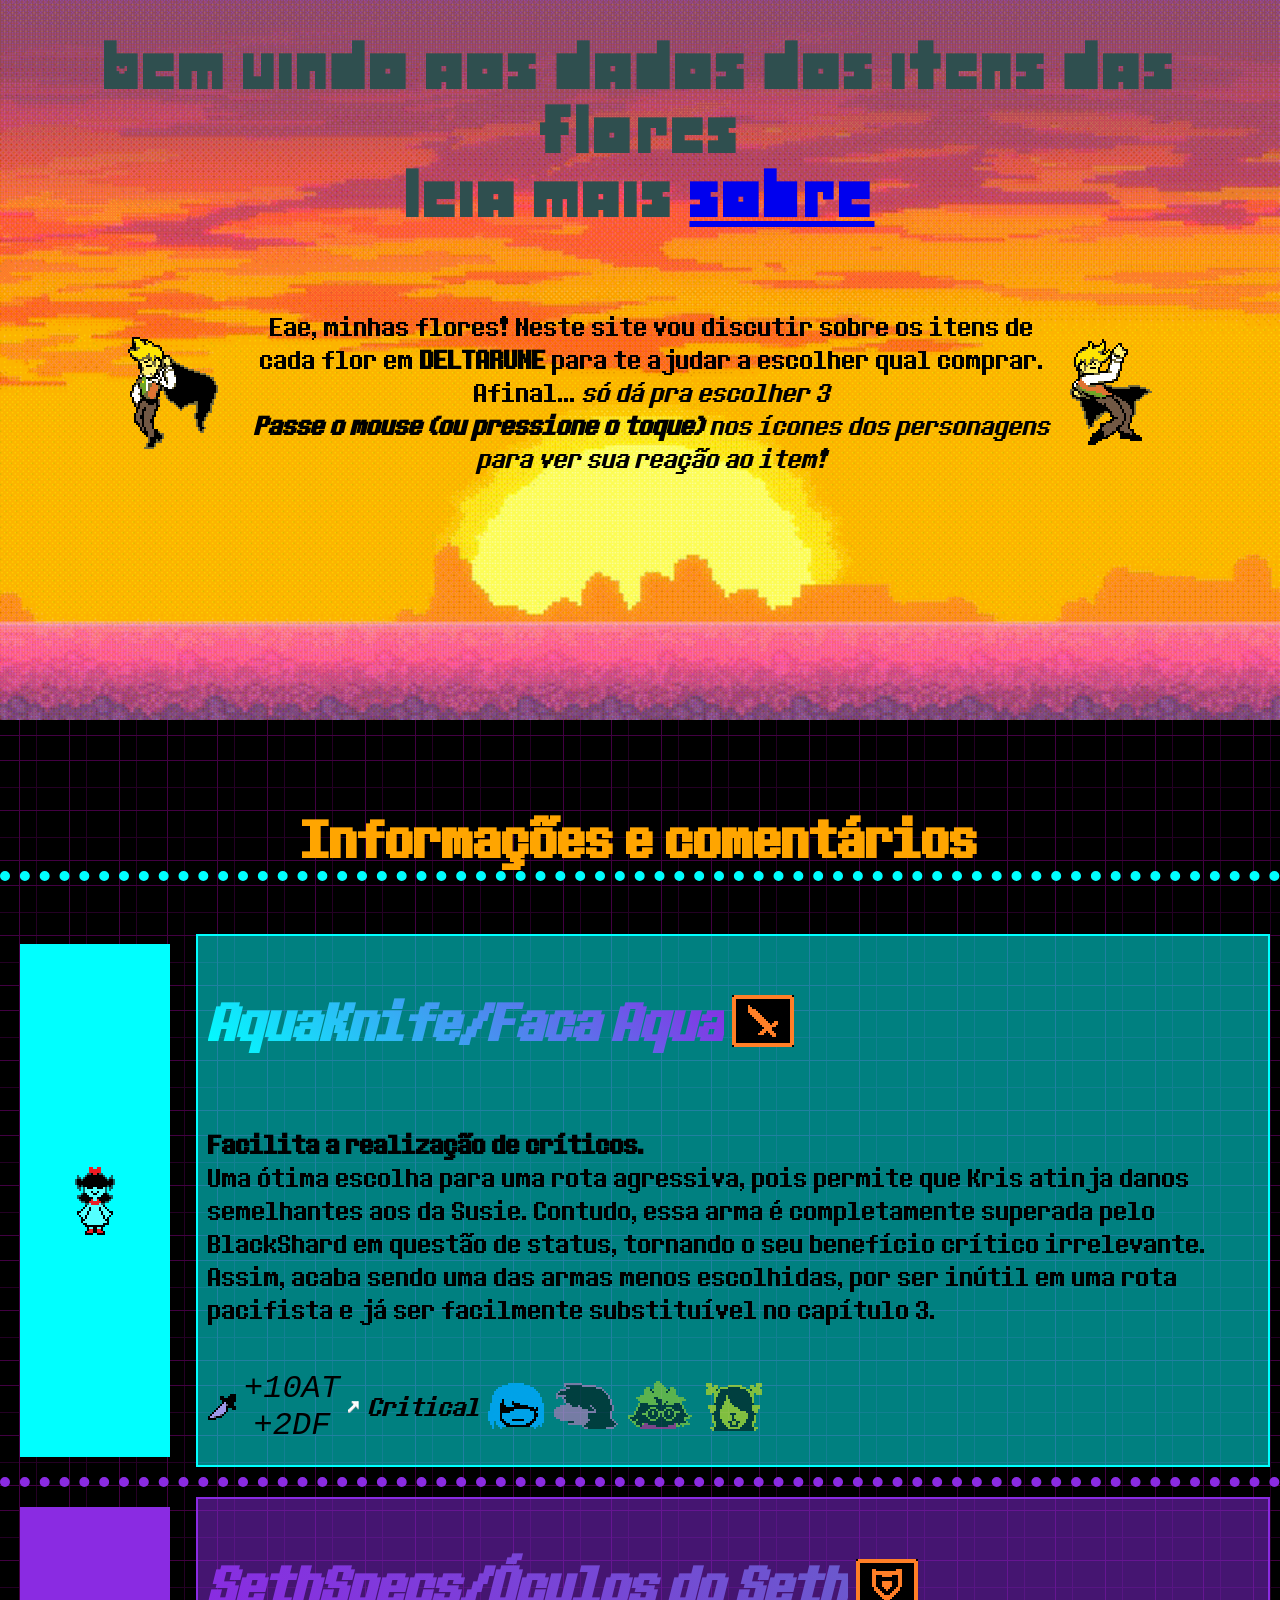
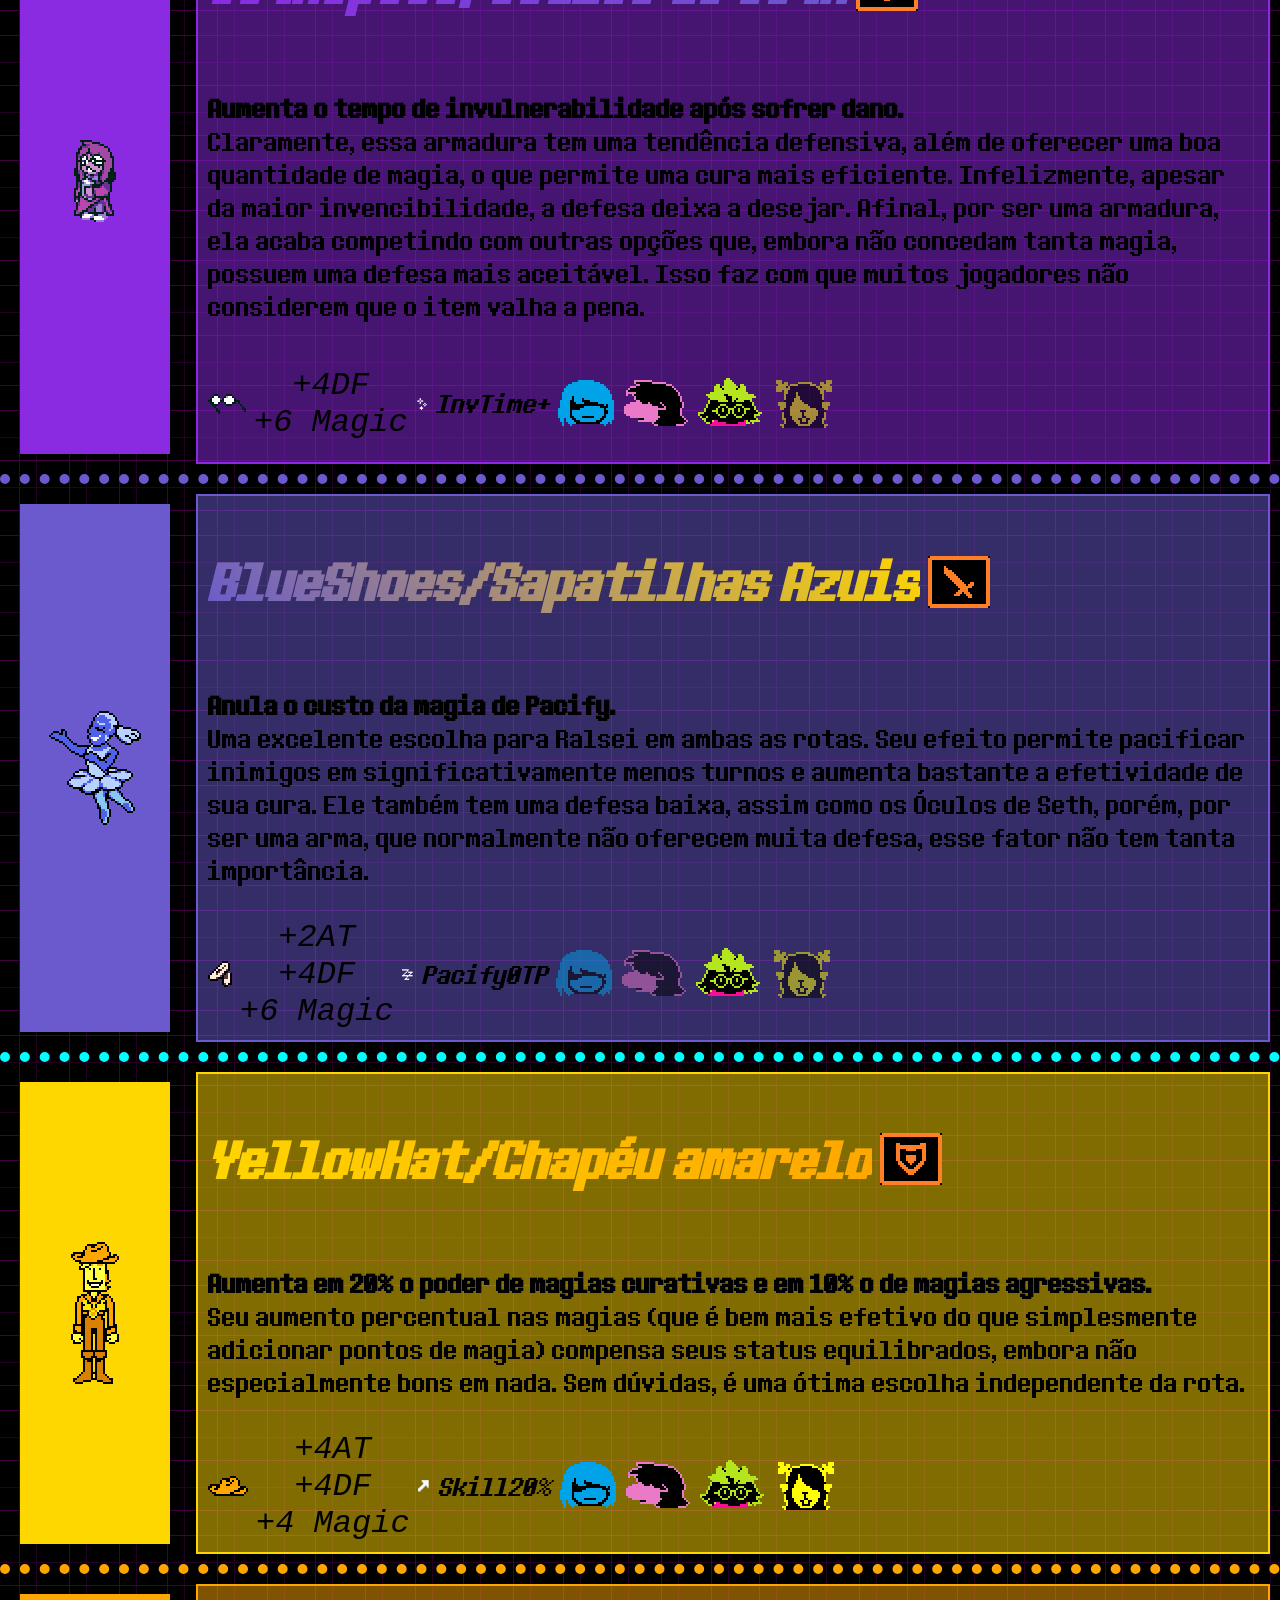
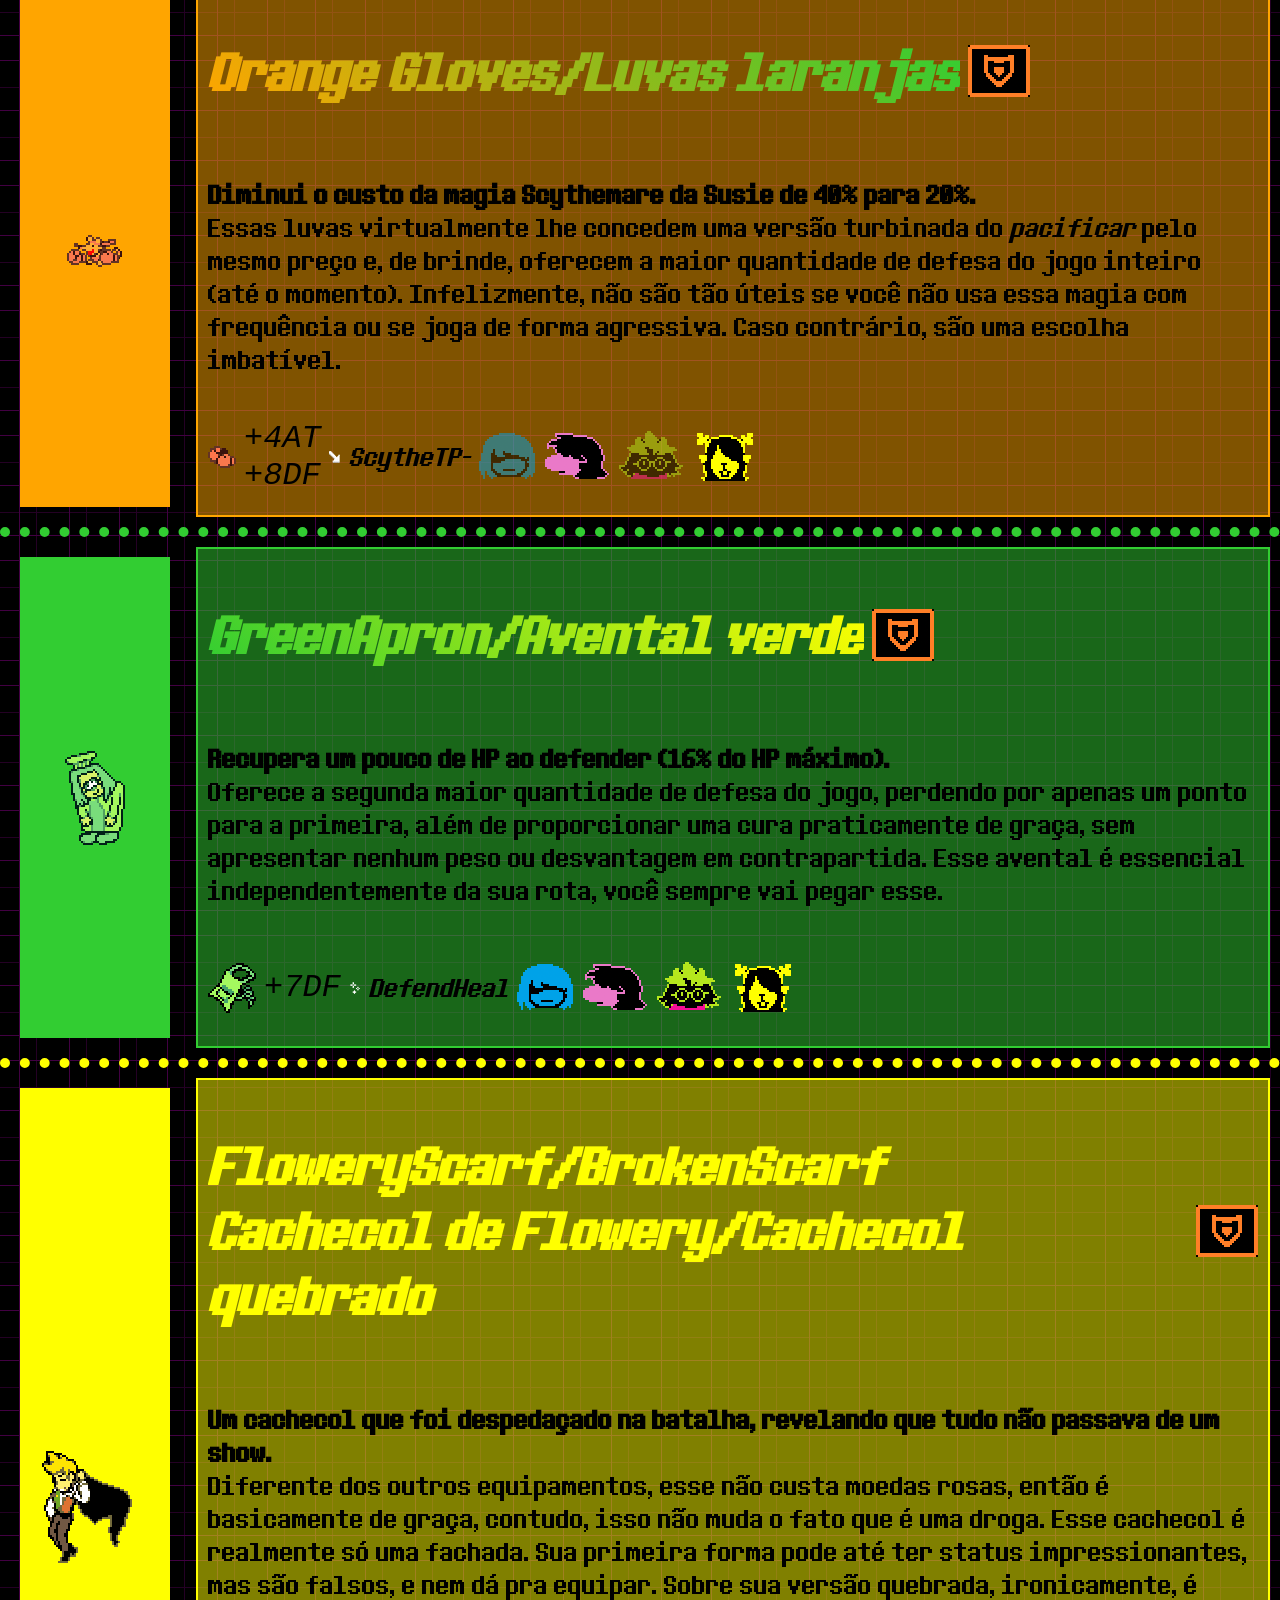
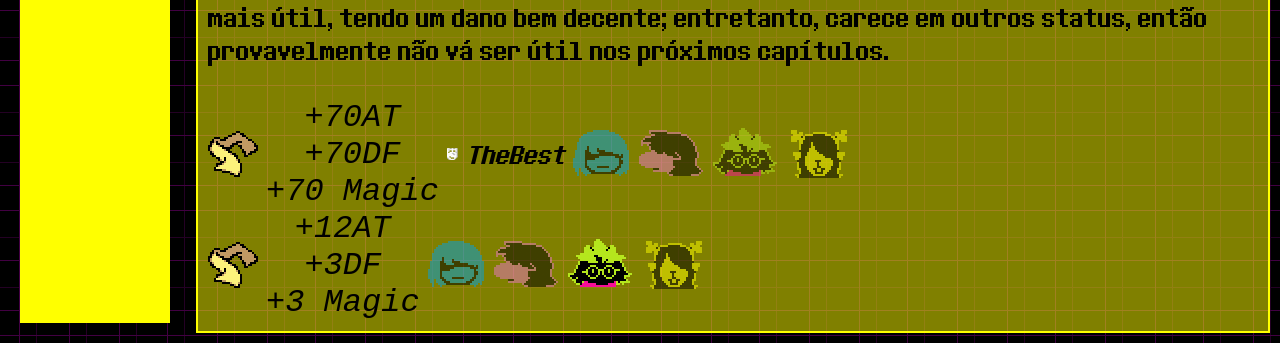
==== commit 84986f62: "titulo da url" ====
--- a/index.html
+++ b/index.html
@@ -1,7 +1,7 @@
 <!DOCTYPE html>
 <html>
 <head>
-
+<title>Estude as flores</title>
 <link rel="stylesheet" href="css\styles.css">
 </head>
 <body class="pag_principal_fundo">
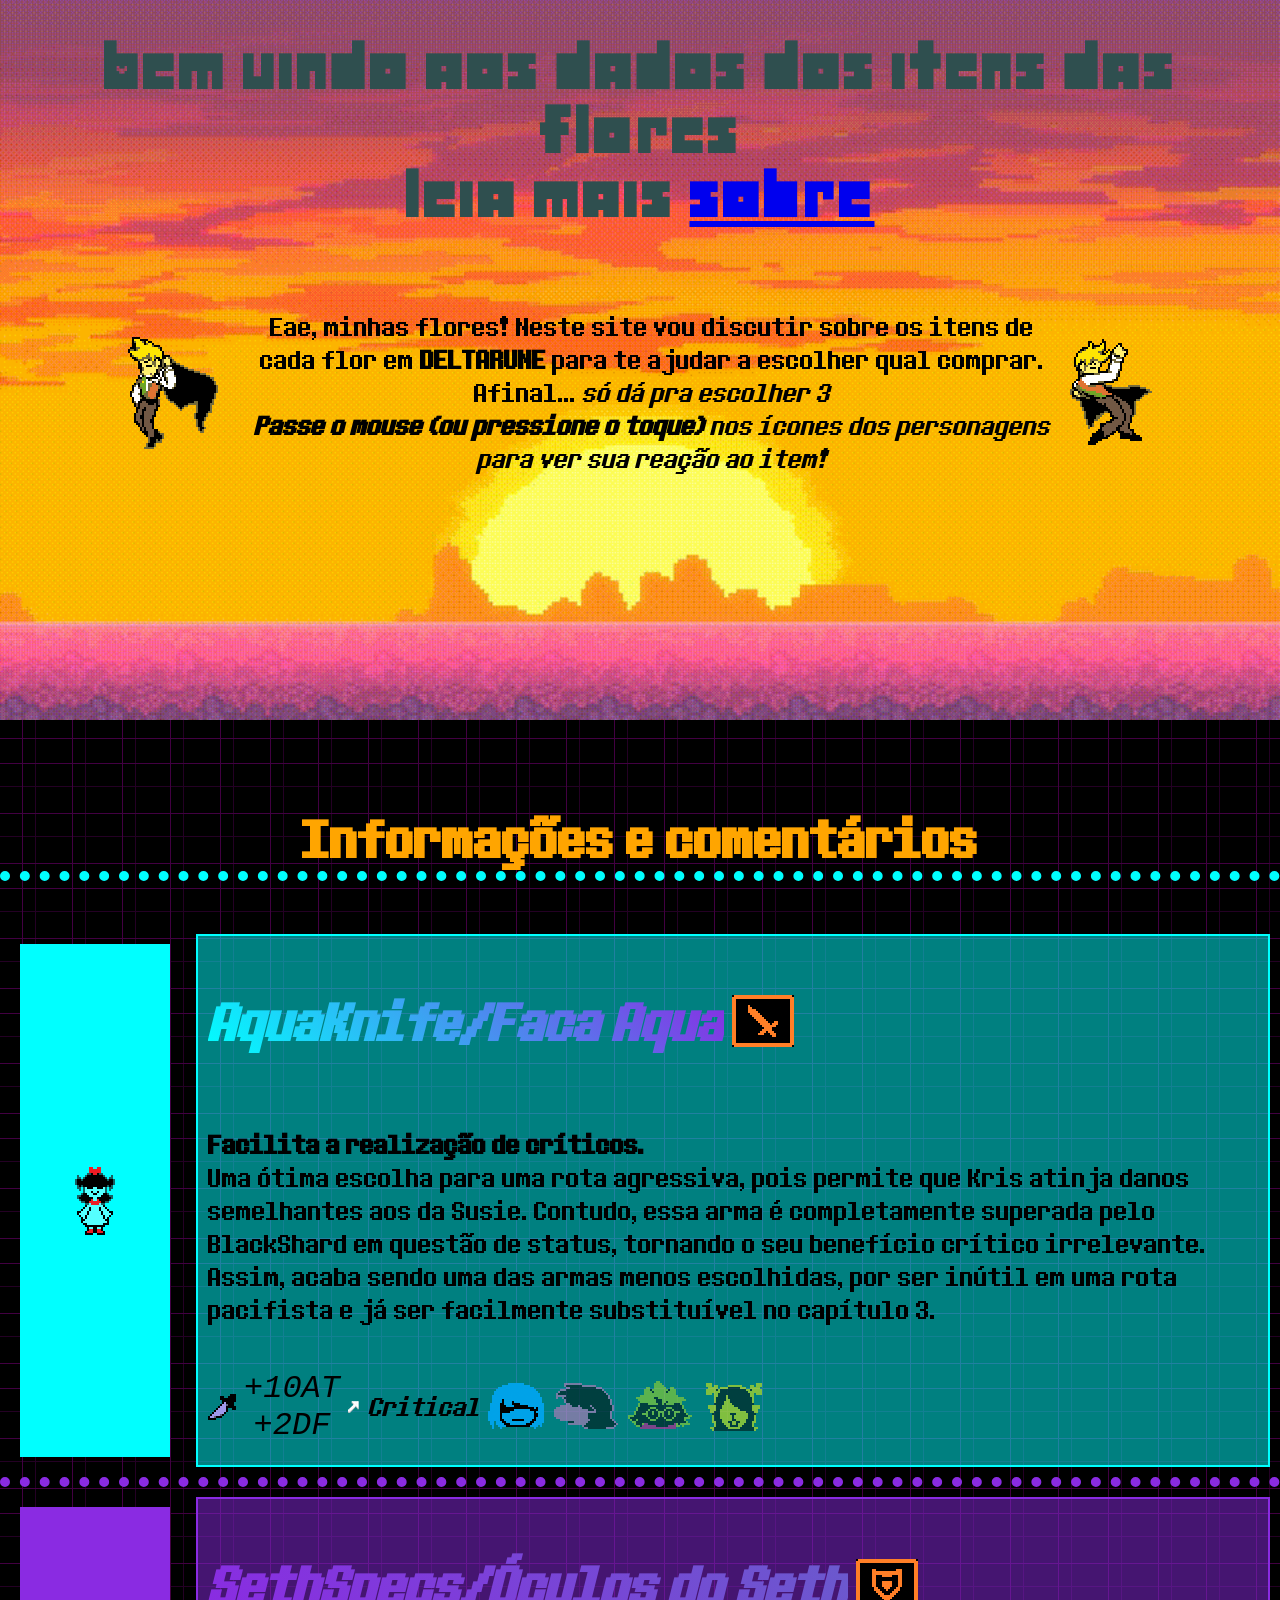
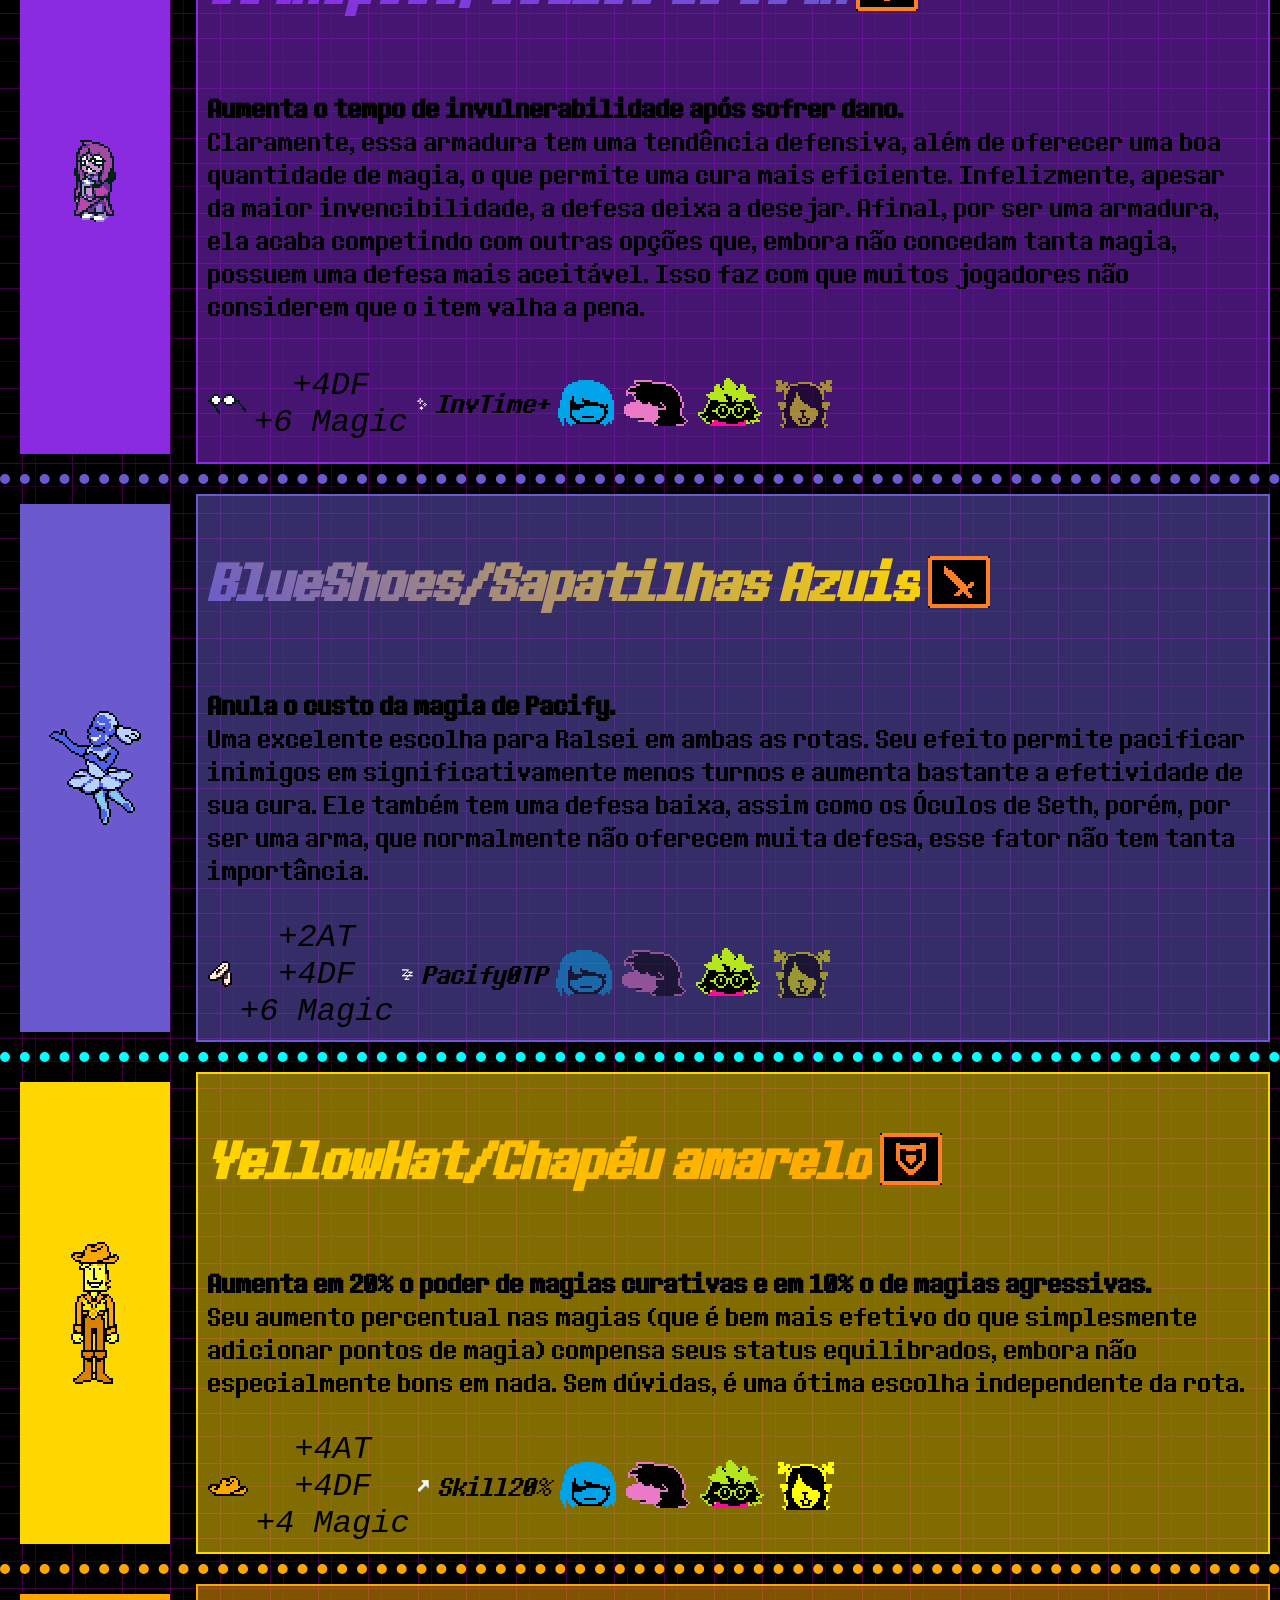
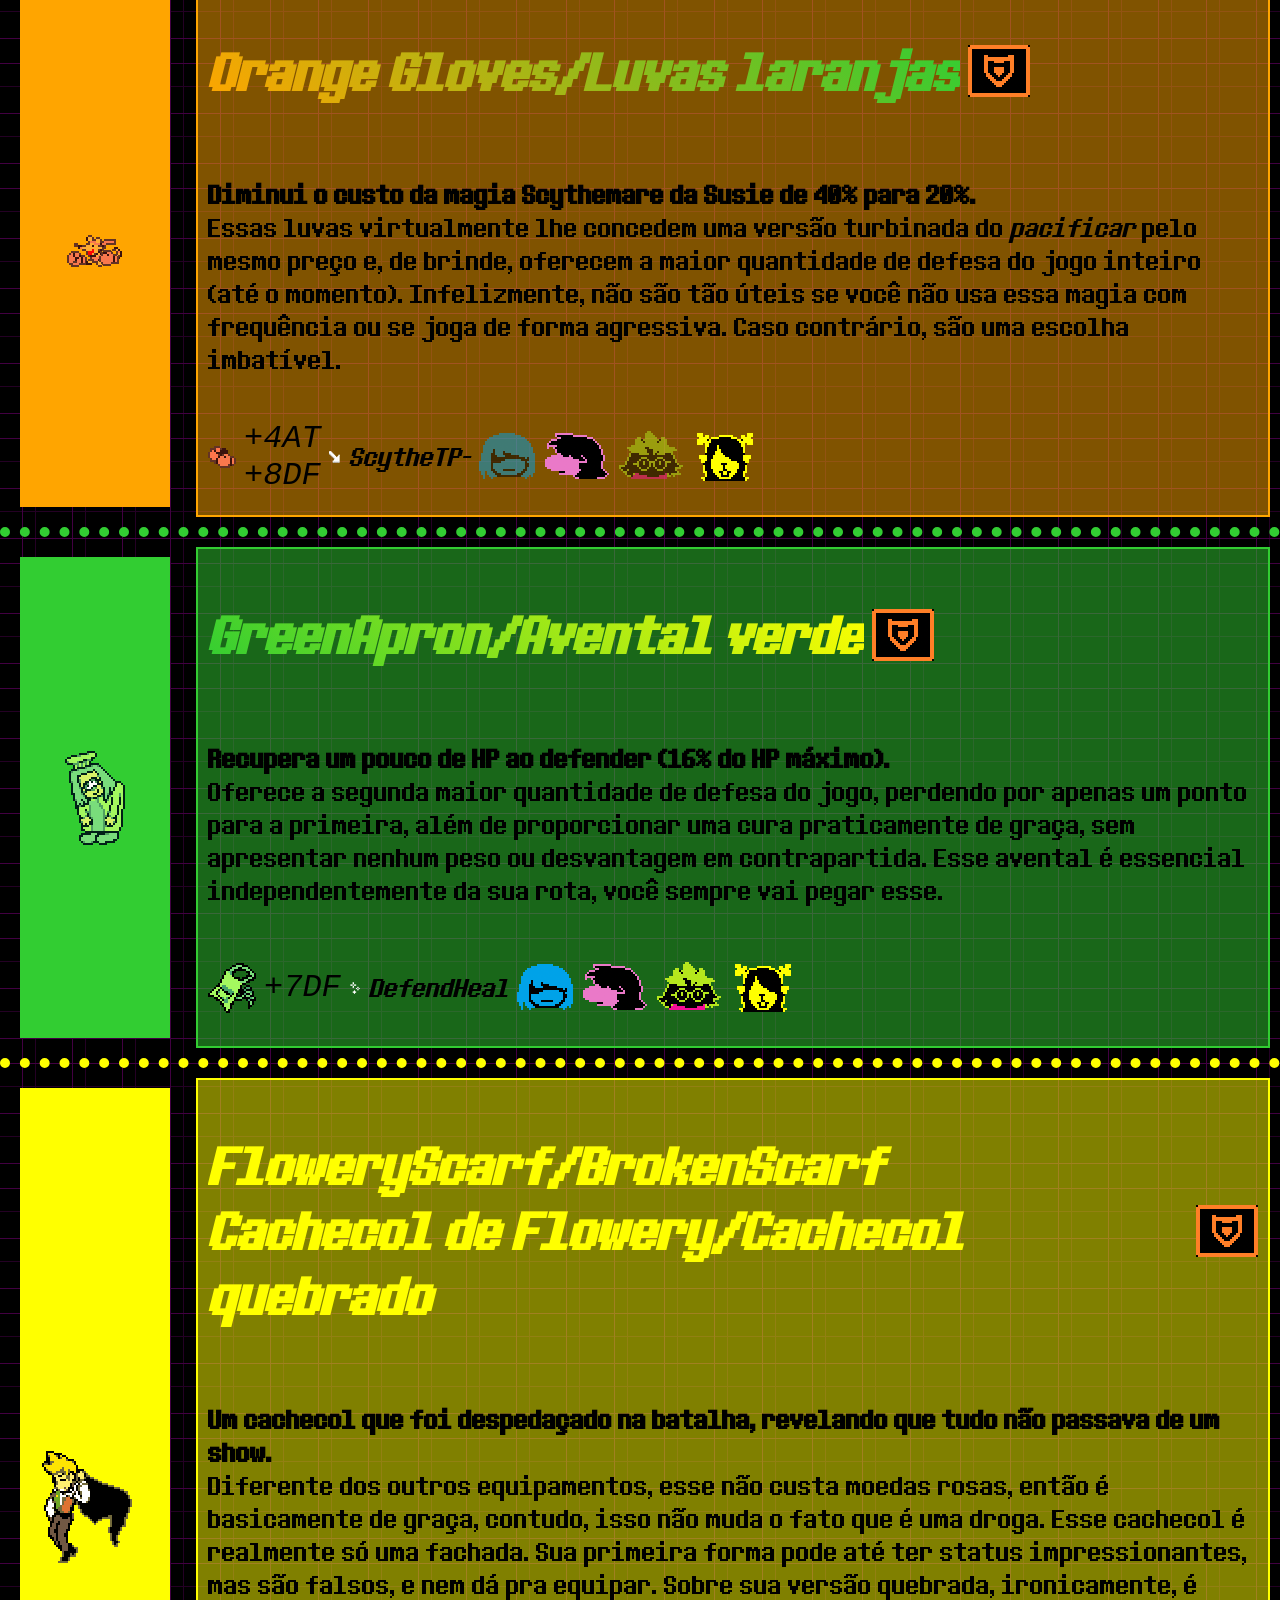
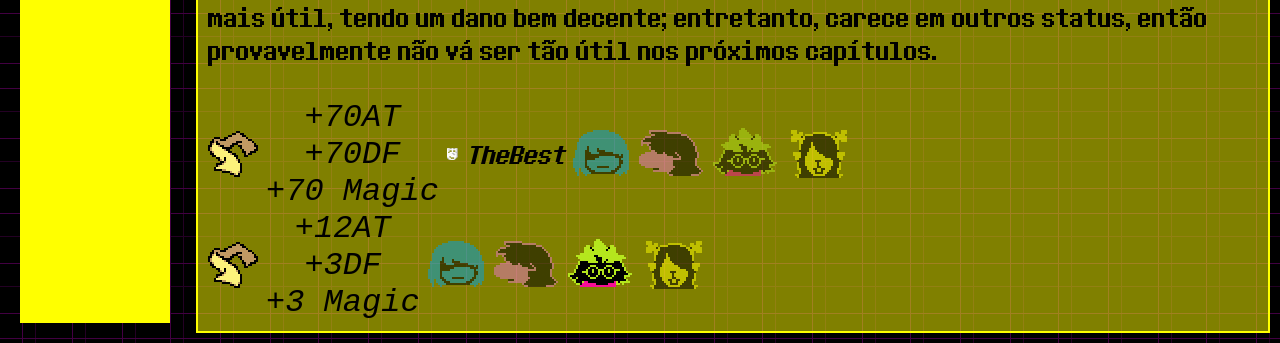
==== commit 004cc011: "Update index.html" ====
--- a/index.html
+++ b/index.html
@@ -269,7 +269,7 @@
                 isso não muda o fato que é uma droga.
                 Esse cachecol é realmente só uma fachada. Sua primeira forma pode até ter status impressionantes,
                 mas são falsos, e nem dá pra equipar. Sobre sua versão quebrada, ironicamente, é mais útil,
-                tendo um dano bem decente; entretanto, carece em outros status, então provavelmente não vá ser útil
+                tendo um dano bem decente; entretanto, carece em outros status, então provavelmente não vá ser tão útil
                 nos próximos capítulos.<br>
             </p>
 
